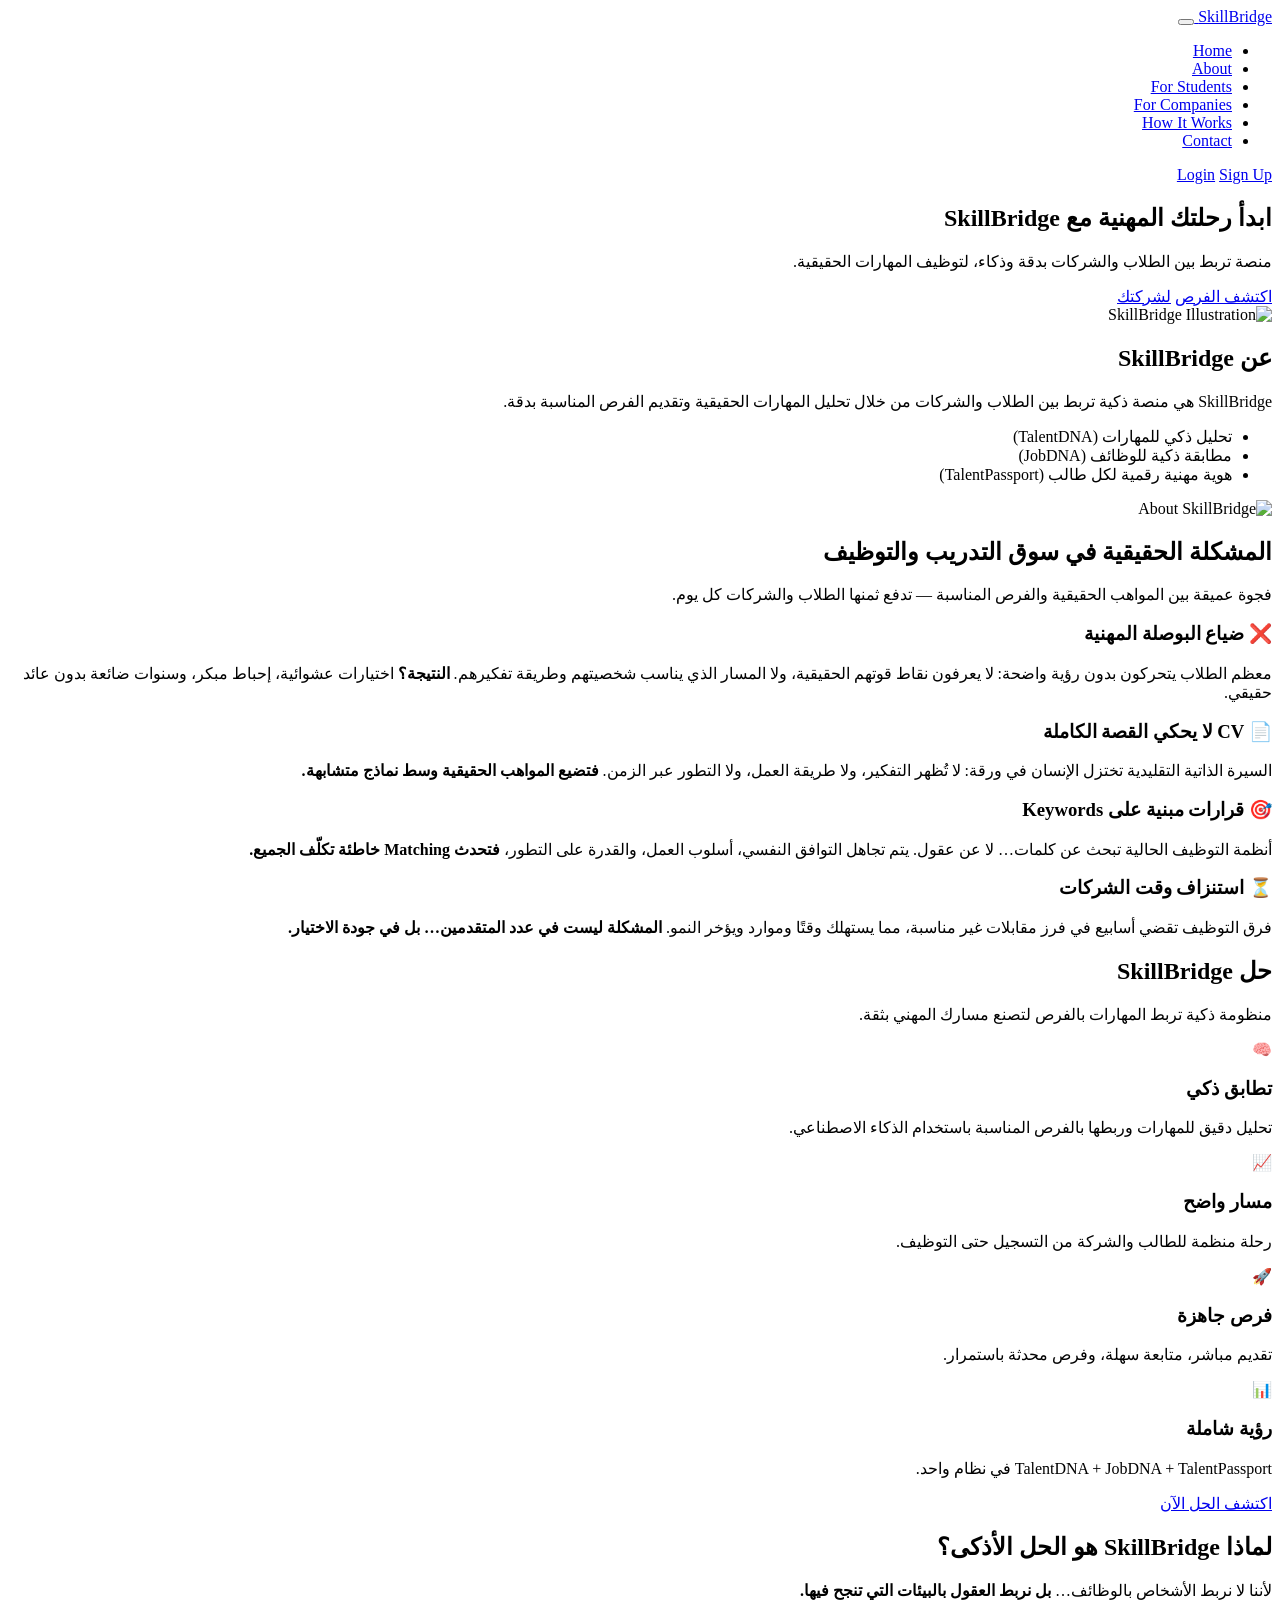
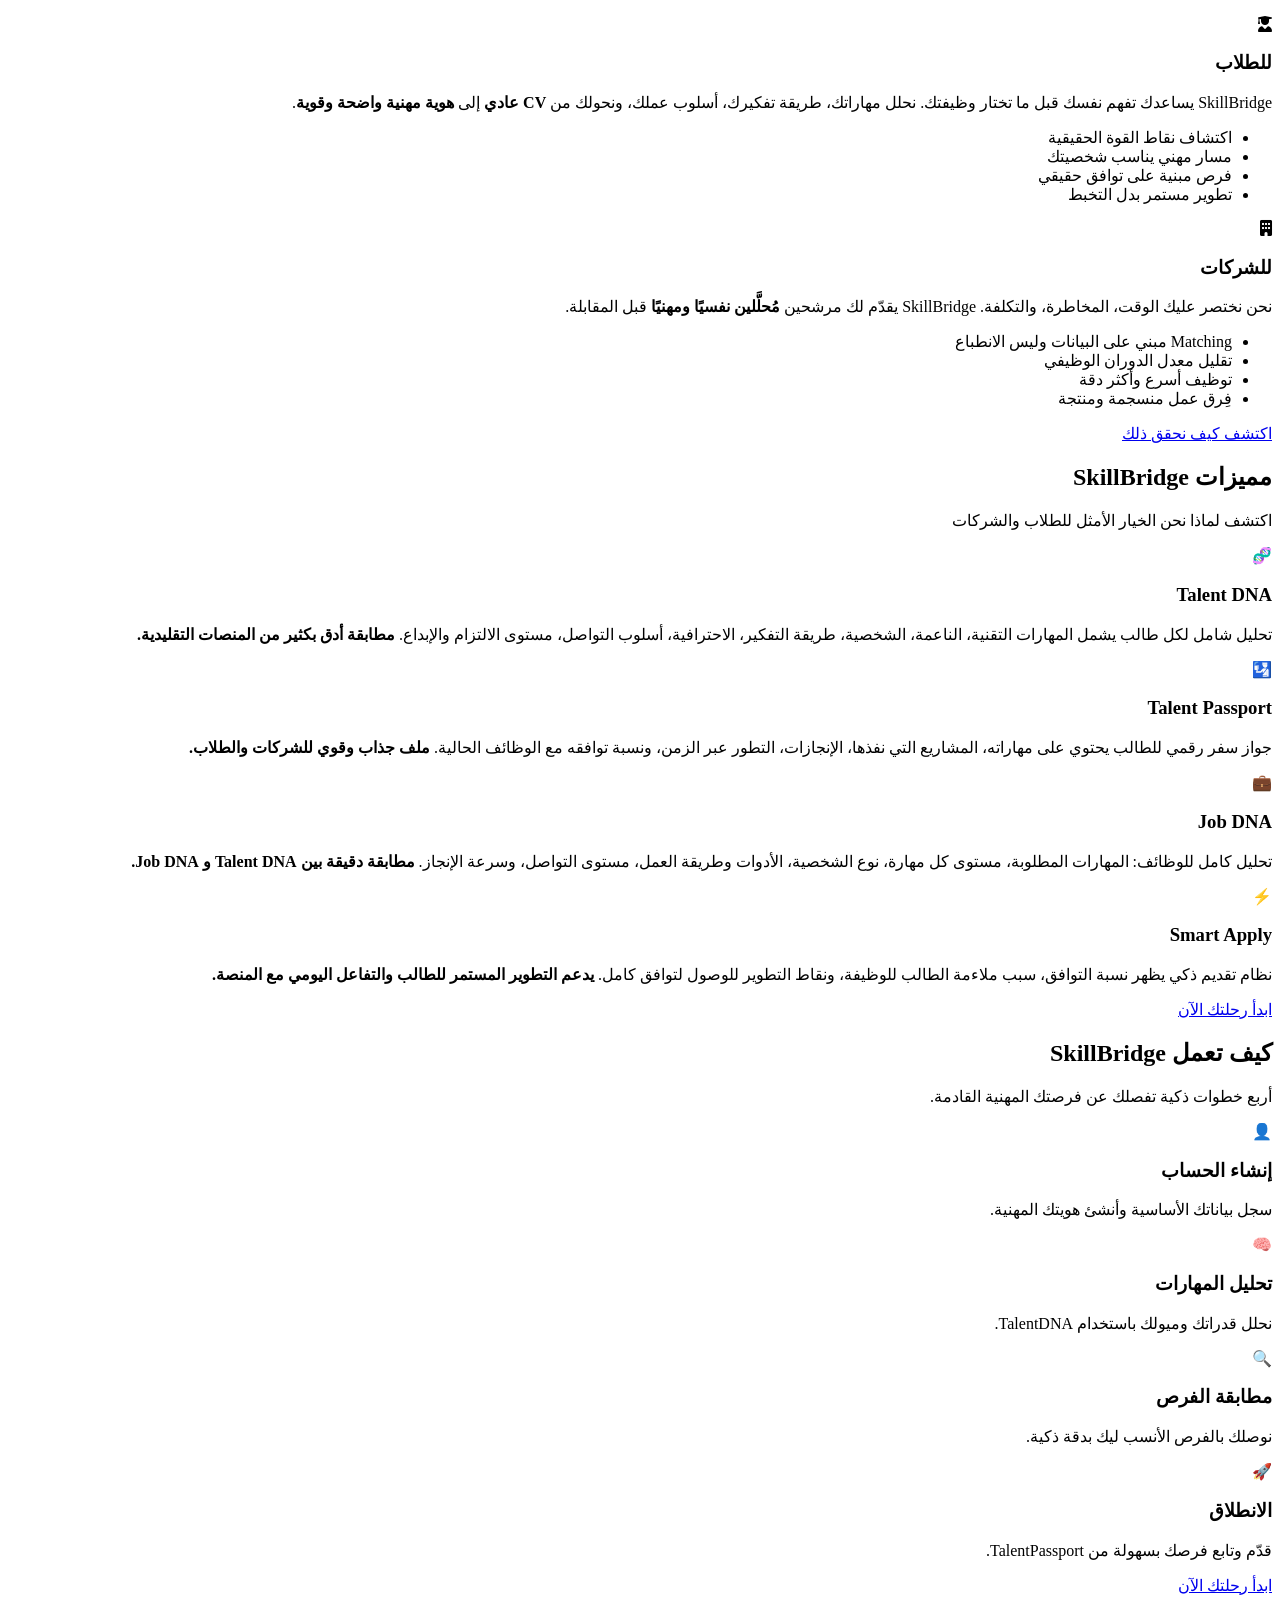
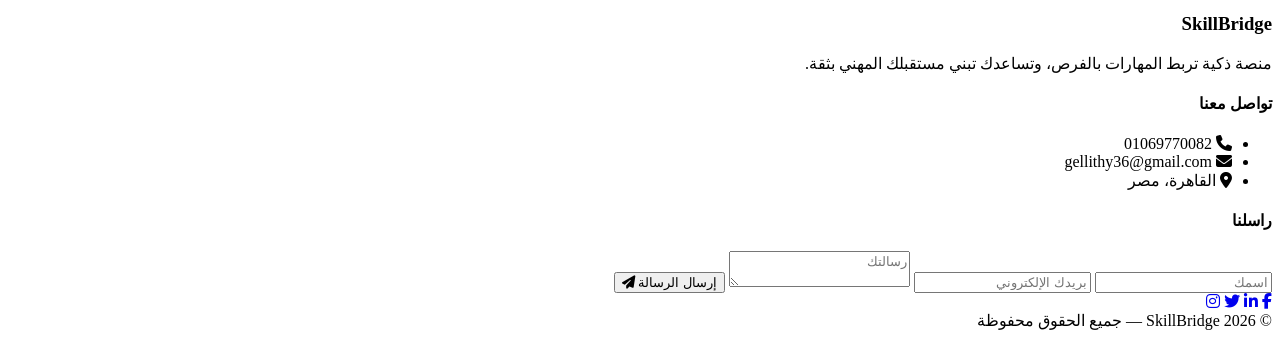
==== index.html @ 9a8fcd29 "Add files via upload" ====
<!DOCTYPE html>
<html lang="ar" dir="rtl">
<head>
  <meta charset="UTF-8">
  <meta name="viewport" content="width=device-width, initial-scale=1.0">
  <title>SkillBridge</title>
<link rel="stylesheet" href="https://cdnjs.cloudflare.com/ajax/libs/font-awesome/6.5.1/css/all.min.css">
<link rel="stylesheet" href="./CSS/bootstrap.min.css">
  <link rel="stylesheet" href="./CSS/style.css">

</head>
<body>

<nav class="navbar navbar-expand-lg fixed-top custom-navbar ">
  <div class="container">

    <!-- Logo -->
    <a class="navbar-brand fw-bold" href="#home">
      SkillBridge
    </a>

    <!-- Toggle Button (Mobile) -->
    <button class="navbar-toggler" type="button"
  data-bs-toggle="collapse"
  data-bs-target="#mainNavbar"
  aria-controls="mainNavbar"
  aria-expanded="false">

  <span class="custom-toggler">
    <span></span>
    <span></span>
    <span></span>
  </span>
</button>

    <!-- Links -->
    <div class="collapse navbar-collapse" id="mainNavbar">
      <ul class="navbar-nav mx-auto mb-2 mb-lg-0">

        <li class="nav-item">
          <a class="nav-link active" href="#home">Home</a>
        </li>

        <li class="nav-item">
          <a class="nav-link" href="#about">About</a>
        </li>

        <li class="nav-item">
          <a class="nav-link" href="./For_Students.html">For Students</a>
        </li>

        <li class="nav-item">
          <a class="nav-link" href="./For_Companies.html">For Companies</a>
        </li>

        <li class="nav-item">
          <a class="nav-link" href="#how-it-works">How It Works</a>
        </li>

        <li class="nav-item">
          <a class="nav-link" href="#contact">Contact</a>
        </li>
      </ul>

      <!-- Actions -->
      <div class="nav-actions d-flex align-items-center gap-3">
       <a href="./Choose_Role.html" class="login-link">Login</a>
<a href="./Choose_Role.html" class="btn btn-signup">Sign Up</a>
      </div>
    </div>
  </div>
</nav>
  <section class="hero " id="home">
    <div class="container">
      <div class="row align-items-center min-vh-100 text-center text-lg-start">

        <div class="col-lg-6 hero-content">
          <h1>ابدأ رحلتك المهنية مع <span class="<a href="" class="link-primary"> SkillBridge</a></span></h1>
          <p>منصة تربط بين الطلاب والشركات بدقة وذكاء، لتوظيف المهارات الحقيقية.</p>

          <div class="hero-buttons">
            <a href="./For_Students.html" class="btn btn-primary">اكتشف الفرص</a>
            <a href="./For_Companies.html" class="btn btn-outline-light">لشركتك</a>
          </div>
        </div>

        <div class="col-lg-6 hero-image d-none d-lg-block">
          <img src="./img/1.0.jpeg" alt="SkillBridge Illustration">
        </div>

      </div>
    </div>
  </section>
  <section class="about  reveal" id="about">
    <div class="container">
      <div class="row align-items-center gy-5">

        <div class="col-lg-6 about-text">
          <h2>عن SkillBridge</h2>
          <p>
            SkillBridge هي منصة ذكية تربط بين الطلاب والشركات من خلال تحليل المهارات
            الحقيقية وتقديم الفرص المناسبة بدقة.
          </p>

          <ul>
            <li>تحليل ذكي للمهارات (TalentDNA)</li>
            <li>مطابقة ذكية للوظائف (JobDNA)</li>
            <li>هوية مهنية رقمية لكل طالب (TalentPassport)</li>
          </ul>
        </div>

        <div class="col-lg-6 about-image text-center">
          <img src="./img/1.3.jpeg" alt="About SkillBridge">
        </div>

      </div>
    </div>
  </section>

  <!-- Section: Problems -->
<section id="problems">
  <div class="container">

    <!-- Section Header -->
    <div class="section-header">
      <h2>المشكلة الحقيقية في سوق التدريب والتوظيف</h2>
      <p>
        فجوة عميقة بين المواهب الحقيقية والفرص المناسبة — تدفع ثمنها الطلاب والشركات كل يوم.
      </p>
    </div>

    <!-- Problems Cards -->
    <div class="problems-wrapper">

      <!-- Problem 1 -->
      <div class="problem-card">
        <h3>❌ ضياع البوصلة المهنية</h3>
        <p>
          معظم الطلاب يتحركون بدون رؤية واضحة:
          لا يعرفون نقاط قوتهم الحقيقية، ولا المسار الذي يناسب شخصيتهم وطريقة تفكيرهم.
          <strong>النتيجة؟</strong> اختيارات عشوائية، إحباط مبكر، وسنوات ضائعة بدون عائد حقيقي.
        </p>
      </div>

      <!-- Problem 2 -->
      <div class="problem-card">
        <h3>📄 CV لا يحكي القصة الكاملة</h3>
        <p>
          السيرة الذاتية التقليدية تختزل الإنسان في ورقة:
          لا تُظهر التفكير، ولا طريقة العمل، ولا التطور عبر الزمن.
          <strong>فتضيع المواهب الحقيقية وسط نماذج متشابهة.</strong>
        </p>
      </div>

      <!-- Problem 3 -->
      <div class="problem-card">
        <h3>🎯 قرارات مبنية على Keywords</h3>
        <p>
          أنظمة التوظيف الحالية تبحث عن كلمات… لا عن عقول.
          يتم تجاهل التوافق النفسي، أسلوب العمل، والقدرة على التطور،
          <strong>فتحدث Matching خاطئة تكلّف الجميع.</strong>
        </p>
      </div>

      <!-- Problem 4 -->
      <div class="problem-card">
        <h3>⏳ استنزاف وقت الشركات</h3>
        <p>
          فرق التوظيف تقضي أسابيع في فرز مقابلات غير مناسبة،
          مما يستهلك وقتًا وموارد ويؤخر النمو.
          <strong>المشكلة ليست في عدد المتقدمين… بل في جودة الاختيار.</strong>
        </p>
      </div>

    </div>

  </div>
</section>

<!-- الحل اللي بنقدمه -->
<section id="our-solution" class="solution-section reveal">
  <div class="container">

    <div class="section-header text-center reveal">
      <h2>حل SkillBridge</h2>
      <p class="subtitle">
        منظومة ذكية تربط المهارات بالفرص لتصنع مسارك المهني بثقة.
      </p>
    </div>

    <div class="solution-cards">
      <div class="solution-card reveal">
        <div class="icon">🧠</div>
        <h3>تطابق ذكي</h3>
        <p>تحليل دقيق للمهارات وربطها بالفرص المناسبة باستخدام الذكاء الاصطناعي.</p>
      </div>

      <div class="solution-card reveal">
        <div class="icon">📈</div>
        <h3>مسار واضح</h3>
        <p>رحلة منظمة للطالب والشركة من التسجيل حتى التوظيف.</p>
      </div>

      <div class="solution-card reveal">
        <div class="icon">🚀</div>
        <h3>فرص جاهزة</h3>
        <p>تقديم مباشر، متابعة سهلة، وفرص محدثة باستمرار.</p>
      </div>

      <div class="solution-card reveal">
        <div class="icon">📊</div>
        <h3>رؤية شاملة</h3>
        <p>TalentDNA + JobDNA + TalentPassport في نظام واحد.</p>
      </div>
    </div>

    <div class="cta text-center reveal">
      <a href="#how-it-works" class="btn btn-primary btn-lg">
        اكتشف الحل الآن
      </a>
    </div>

  </div>
</section>
<!-- Section: Why SkillBridge -->
<section id="why-skillbridge" class="solution-pro-section">
  <div class="container">

    <!-- Header -->
    <div class="text-center mb-5">
      <h2 class="fw-bold">لماذا SkillBridge هو الحل الأذكى؟</h2>
      <p class="text-muted fs-5 mt-3">
        لأننا لا نربط الأشخاص بالوظائف…  
        <strong>بل نربط العقول بالبيئات التي تنجح فيها.</strong>
      </p>
    </div>

    <!-- Content -->
    <div class="row g-4 align-items-stretch">

      <!-- For Students -->
      <div class="col-lg-6">
        <div class="solution-box h-100">
          <div class="solution-icon student">
            <i class="fas fa-user-graduate"></i>
          </div>

          <h3>للطلاب</h3>
          <p class="solution-desc">
            SkillBridge يساعدك تفهم نفسك قبل ما تختار وظيفتك.
            نحلل مهاراتك، طريقة تفكيرك، أسلوب عملك،
            ونحولك من <strong>CV عادي</strong> إلى
            <strong>هوية مهنية واضحة وقوية</strong>.
          </p>

          <ul>
            <li>اكتشاف نقاط القوة الحقيقية</li>
            <li>مسار مهني يناسب شخصيتك</li>
            <li>فرص مبنية على توافق حقيقي</li>
            <li>تطوير مستمر بدل التخبط</li>
          </ul>
        </div>
      </div>

      <!-- For Companies -->
      <div class="col-lg-6">
        <div class="solution-box h-100">
          <div class="solution-icon company">
            <i class="fas fa-building"></i>
          </div>

          <h3>للشركات</h3>
          <p class="solution-desc">
            نحن نختصر عليك الوقت، المخاطرة، والتكلفة.
            SkillBridge يقدّم لك مرشحين
            <strong>مُحلَّلين نفسيًا ومهنيًا</strong>
            قبل المقابلة.
          </p>

          <ul>
            <li>Matching مبني على البيانات وليس الانطباع</li>
            <li>تقليل معدل الدوران الوظيفي</li>
            <li>توظيف أسرع وأكثر دقة</li>
            <li>فِرق عمل منسجمة ومنتجة</li>
          </ul>
        </div>
      </div>

    </div>

    <!-- CTA -->
    <div class="text-center mt-5">
      <a href="#how-it-works" class="btn btn-primary btn-lg px-5 py-3 rounded-pill fw-bold">
        اكتشف كيف نحقق ذلك
      </a>
    </div>

  </div>
</section>

  <!-- Section: Features / المميزات -->
<section id="features" class="features-section py-5">
  <div class="container">

    <!-- Section Header -->
    <div class="text-center mb-5">
      <h2 class="fw-bold">مميزات SkillBridge</h2>
      <p class="text-muted fs-5">اكتشف لماذا نحن الخيار الأمثل للطلاب والشركات</p>
    </div>

    <!-- Features Cards -->
    <div class="row g-4 rounded-3">

      <!-- Feature 1 -->
      <div class="col-md-6 col-lg-3">
        <div class="feature-card h-100 p-4 text-center bg-white rounded-4 shadow-sm">
          <div class="feature-icon mb-3 fs-1">🧬</div>
          <h3 class="text-primary fw-semibold mb-3">Talent DNA</h3>
          <p class="text-secondary">
            تحليل شامل لكل طالب يشمل المهارات التقنية، الناعمة، الشخصية، طريقة التفكير، الاحترافية، أسلوب التواصل، مستوى الالتزام والإبداع.  
            <strong>مطابقة أدق بكثير من المنصات التقليدية.</strong>
          </p>
        </div>
      </div>

      <!-- Feature 2 -->
      <div class="col-md-6 col-lg-3">
        <div class="feature-card h-100 p-4 text-center bg-white rounded-4 shadow-sm">
          <div class="feature-icon mb-3 fs-1">🛂</div>
          <h3 class="text-primary fw-semibold mb-3">Talent Passport</h3>
          <p class="text-secondary">
            جواز سفر رقمي للطالب يحتوي على مهاراته، المشاريع التي نفذها، الإنجازات، التطور عبر الزمن، ونسبة توافقه مع الوظائف الحالية.  
            <strong>ملف جذاب وقوي للشركات والطلاب.</strong>
          </p>
        </div>
      </div>

      <!-- Feature 3 -->
      <div class="col-md-6 col-lg-3">
        <div class="feature-card h-100 p-4 text-center bg-white rounded-4 shadow-sm">
          <div class="feature-icon mb-3 fs-1">💼</div>
          <h3 class="text-primary fw-semibold mb-3">Job DNA</h3>
          <p class="text-secondary">
            تحليل كامل للوظائف: المهارات المطلوبة، مستوى كل مهارة، نوع الشخصية، الأدوات وطريقة العمل، مستوى التواصل، وسرعة الإنجاز.  
            <strong>مطابقة دقيقة بين Talent DNA و Job DNA.</strong>
          </p>
        </div>
      </div>

      <!-- Feature 4 -->
      <div class="col-md-6 col-lg-3">
        <div class="feature-card h-100 p-4 text-center bg-white rounded-4 shadow-sm">
          <div class="feature-icon mb-3 fs-1">⚡</div>
          <h3 class="text-primary fw-semibold mb-3">Smart Apply</h3>
          <p class="text-secondary">
            نظام تقديم ذكي يظهر نسبة التوافق، سبب ملاءمة الطالب للوظيفة، ونقاط التطوير للوصول لتوافق كامل.  
            <strong>يدعم التطوير المستمر للطالب والتفاعل اليومي مع المنصة.</strong>
          </p>
        </div>
      </div>

    </div> <!-- end row -->

    <!-- CTA -->
    <div class="text-center mt-5">
      <a href="./For_Students.html" class="btn btn-lg btn-primary px-5 py-3 rounded-pill fw-bold">ابدأ رحلتك الآن</a>
    </div>

  </div> <!-- end container -->
</section>
<!-- HOW T WORK -->
<section id="how-it-works" class="how-section">
  <div class="container">

    <div class="section-header reveal">
      <h2>كيف تعمل SkillBridge</h2>
      <p class="subtitle">
        أربع خطوات ذكية تفصلك عن فرصتك المهنية القادمة.
      </p>
    </div>

    <div class="steps-timeline">
      <div class="progress-line"></div>

      <div class="step-card reveal">
        <div class="step-icon">👤</div>
        <h3>إنشاء الحساب</h3>
        <p>سجل بياناتك الأساسية وأنشئ هويتك المهنية.</p>
      </div>

      <div class="step-card reveal">
        <div class="step-icon">🧠</div>
        <h3>تحليل المهارات</h3>
        <p>نحلل قدراتك وميولك باستخدام TalentDNA.</p>
      </div>

      <div class="step-card reveal">
        <div class="step-icon">🔍</div>
        <h3>مطابقة الفرص</h3>
        <p>نوصلك بالفرص الأنسب ليك بدقة ذكية.</p>
      </div>

      <div class="step-card reveal">
        <div class="step-icon">🚀</div>
        <h3>الانطلاق</h3>
        <p>قدّم وتابع فرصك بسهولة من TalentPassport.</p>
      </div>
    </div>

    <div class="cta-buttons reveal">
      <a href="./For_Students.html" class="btn btn-primary btn-lg">ابدأ رحلتك الآن</a>
    </div>

  </div>
</section>
<!-- FOOTER -->
<footer id="contact" class="footer-section">
  <div class="container">

    <div class="footer-top">
      <!-- Brand -->
      <div class="footer-brand">
        <h3>SkillBridge</h3>
        <p>
          منصة ذكية تربط المهارات بالفرص، وتساعدك تبني مستقبلك المهني بثقة.
        </p>
      </div>

      <!-- Contact Info -->
      <div class="footer-contact">
        <h4>تواصل معنا</h4>

        <ul>
          <li>
            <i class="fas fa-phone"></i>
            <span>01069770082</span>
          </li>
          <li>
            <i class="fas fa-envelope"></i>
            <span>gellithy36@gmail.com</span>
          </li>
          <li>
            <i class="fas fa-location-dot"></i>
            <span>القاهرة، مصر</span>
          </li>
        </ul>
      </div>

      <!-- Contact Form -->
      <div class="footer-form">
        <h4>راسلنا</h4>
        <form>
          <input type="text" placeholder="اسمك" required>
          <input type="email" placeholder="بريدك الإلكتروني" required>
          <textarea placeholder="رسالتك" required></textarea>
          <button type="submit">
            إرسال الرسالة
            <i class="fas fa-paper-plane"></i>
          </button>
        </form>
      </div>
    </div>

    <!-- Social -->
    <div class="footer-social">
      <a href="#"><i class="fab fa-facebook-f"></i></a>
      <a href="#"><i class="fab fa-linkedin-in"></i></a>
      <a href="#"><i class="fab fa-twitter"></i></a>
      <a href="#"><i class="fab fa-instagram"></i></a>
    </div>

    <!-- Bottom -->
    <div class="footer-bottom">
      © 2026 SkillBridge — جميع الحقوق محفوظة
    </div>

  </div>
</footer>

<script src="https://cdn.jsdelivr.net/npm/bootstrap@5.3.2/dist/js/bootstrap.bundle.min.js"></script>
  <script src="./JS/main.js"></script>
</body>
</html>
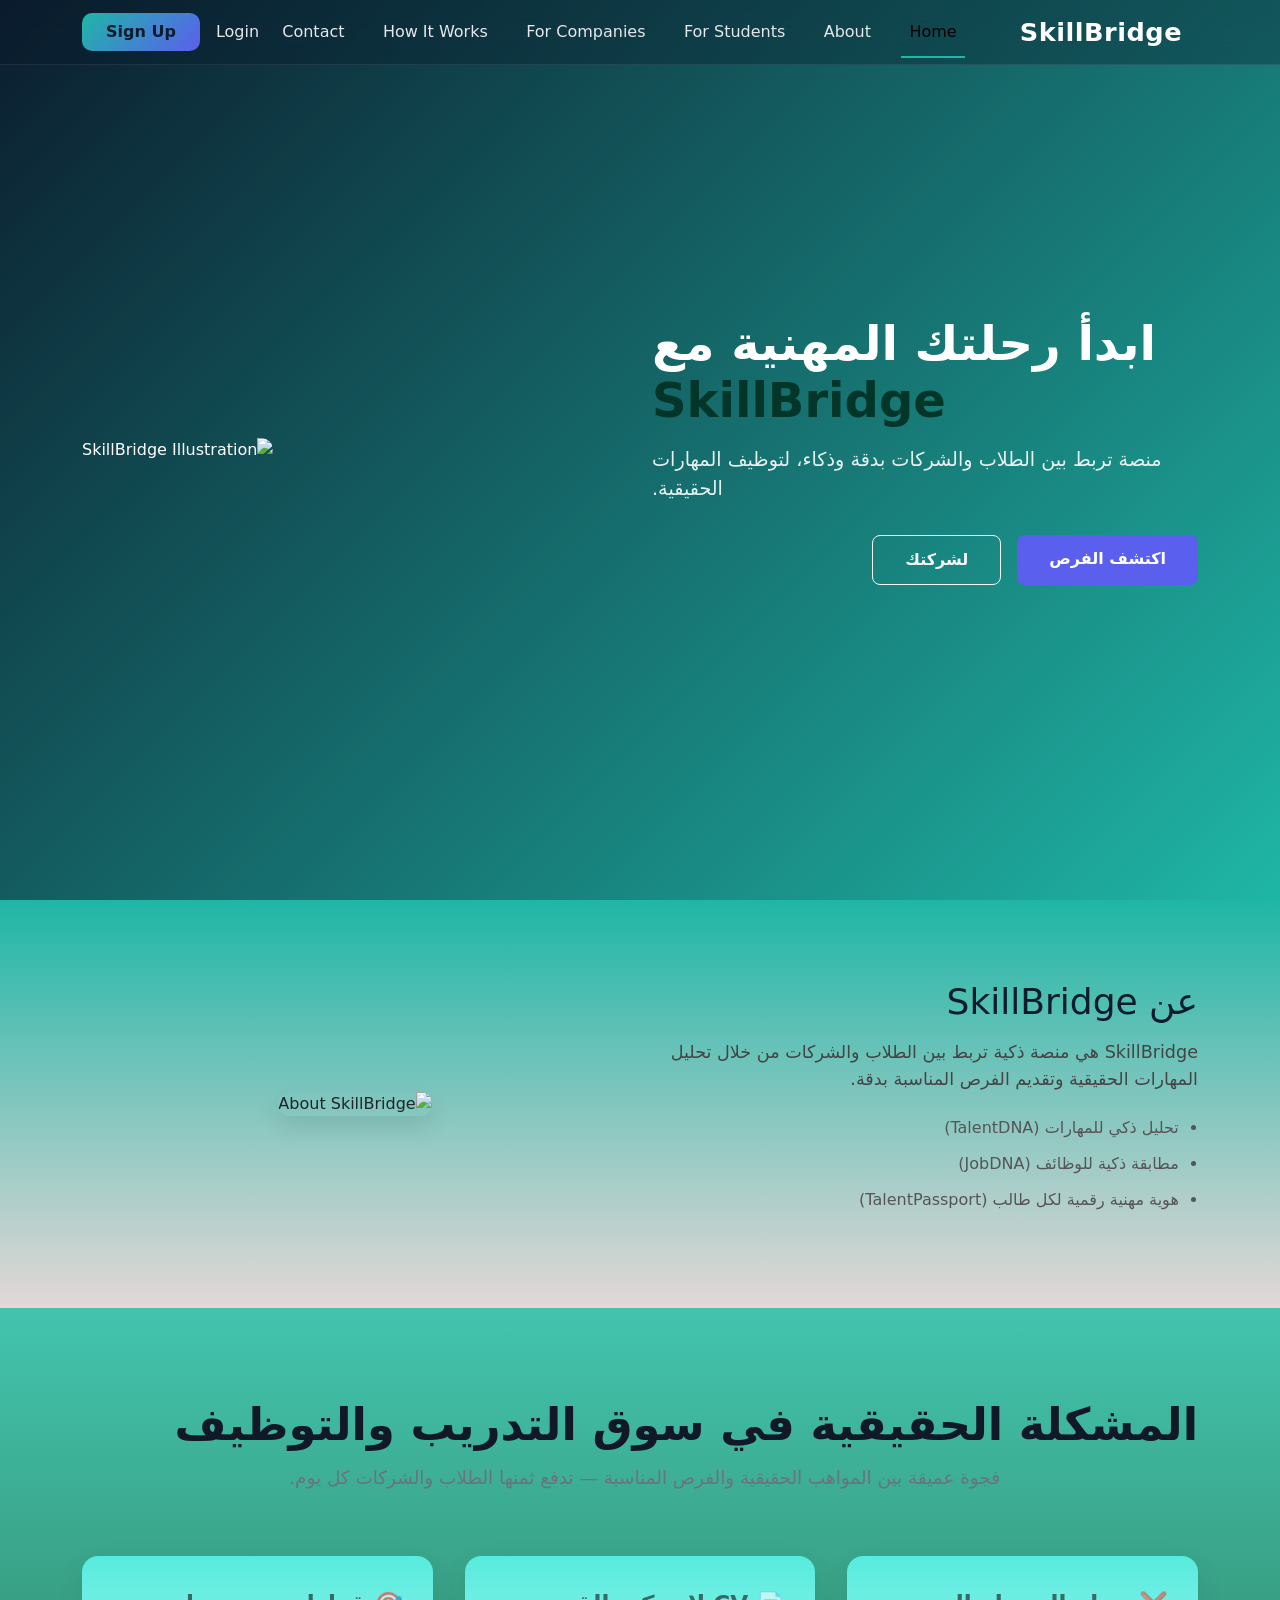
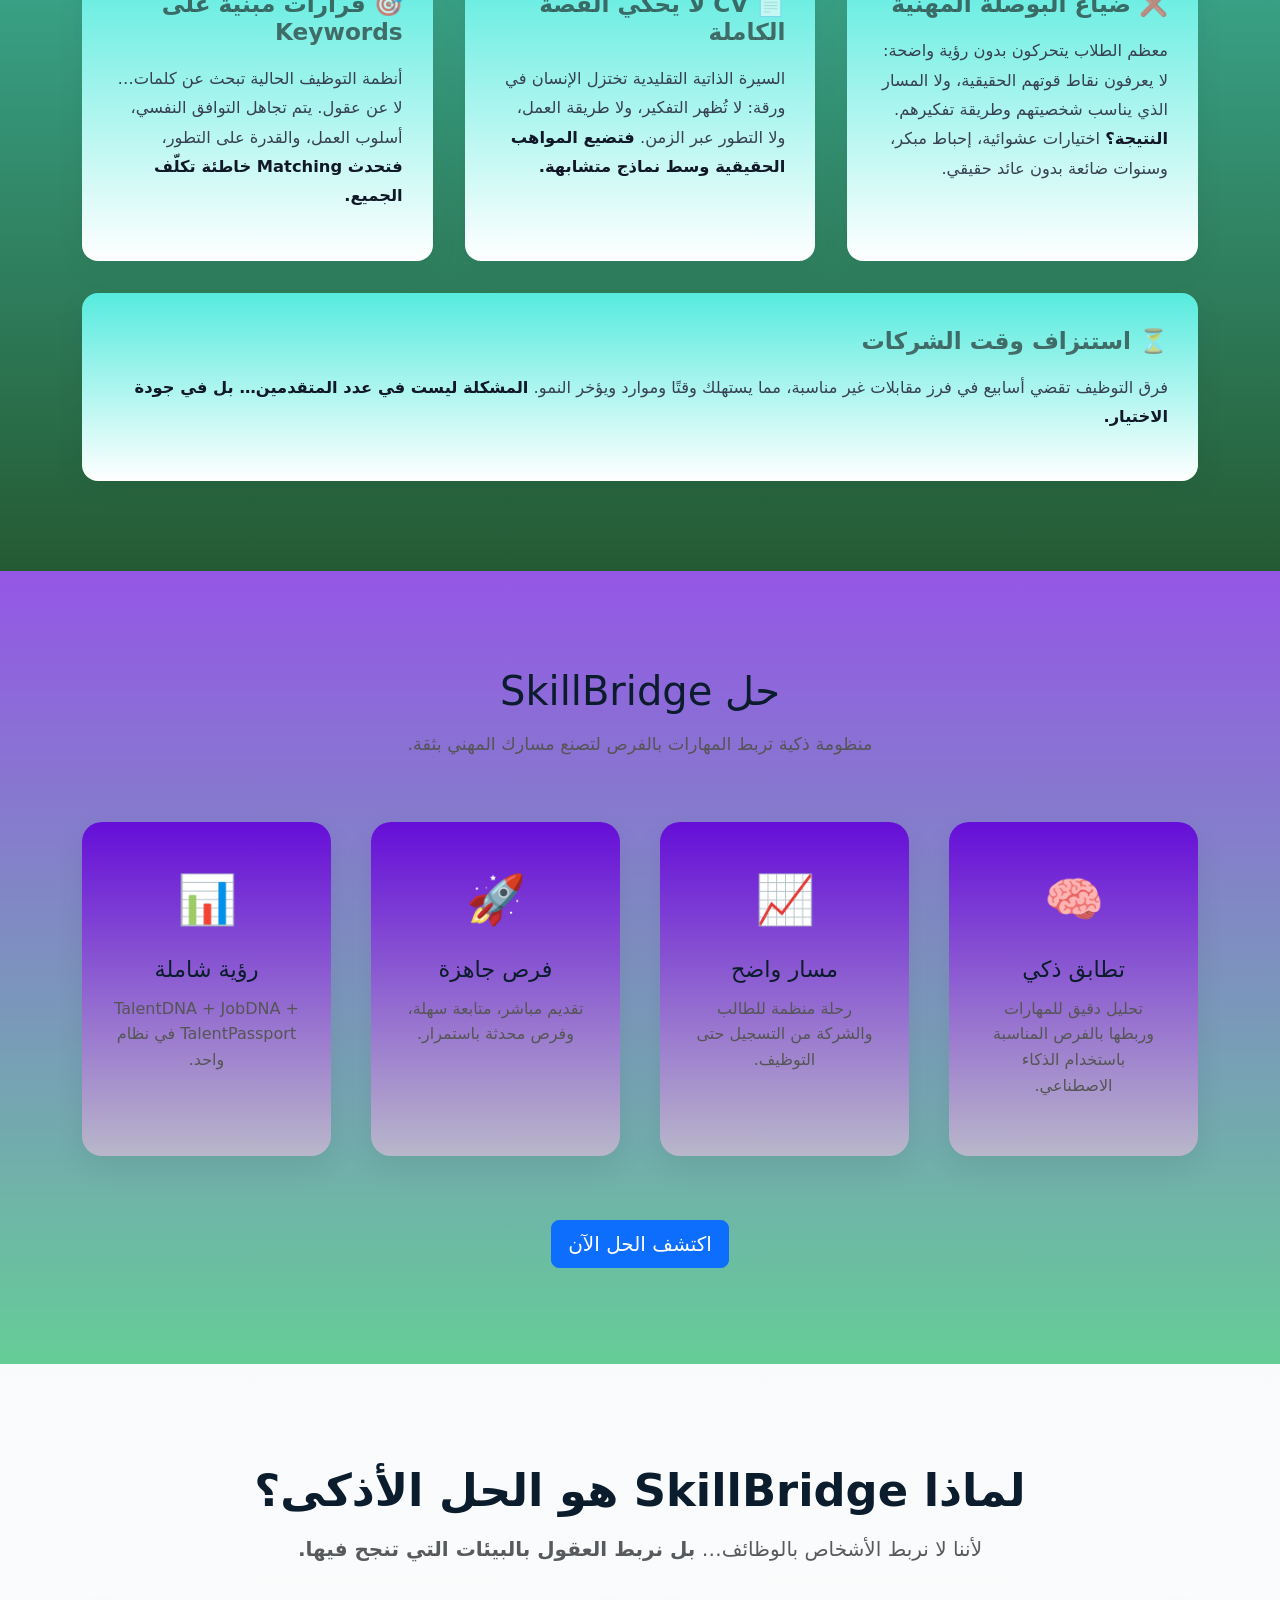
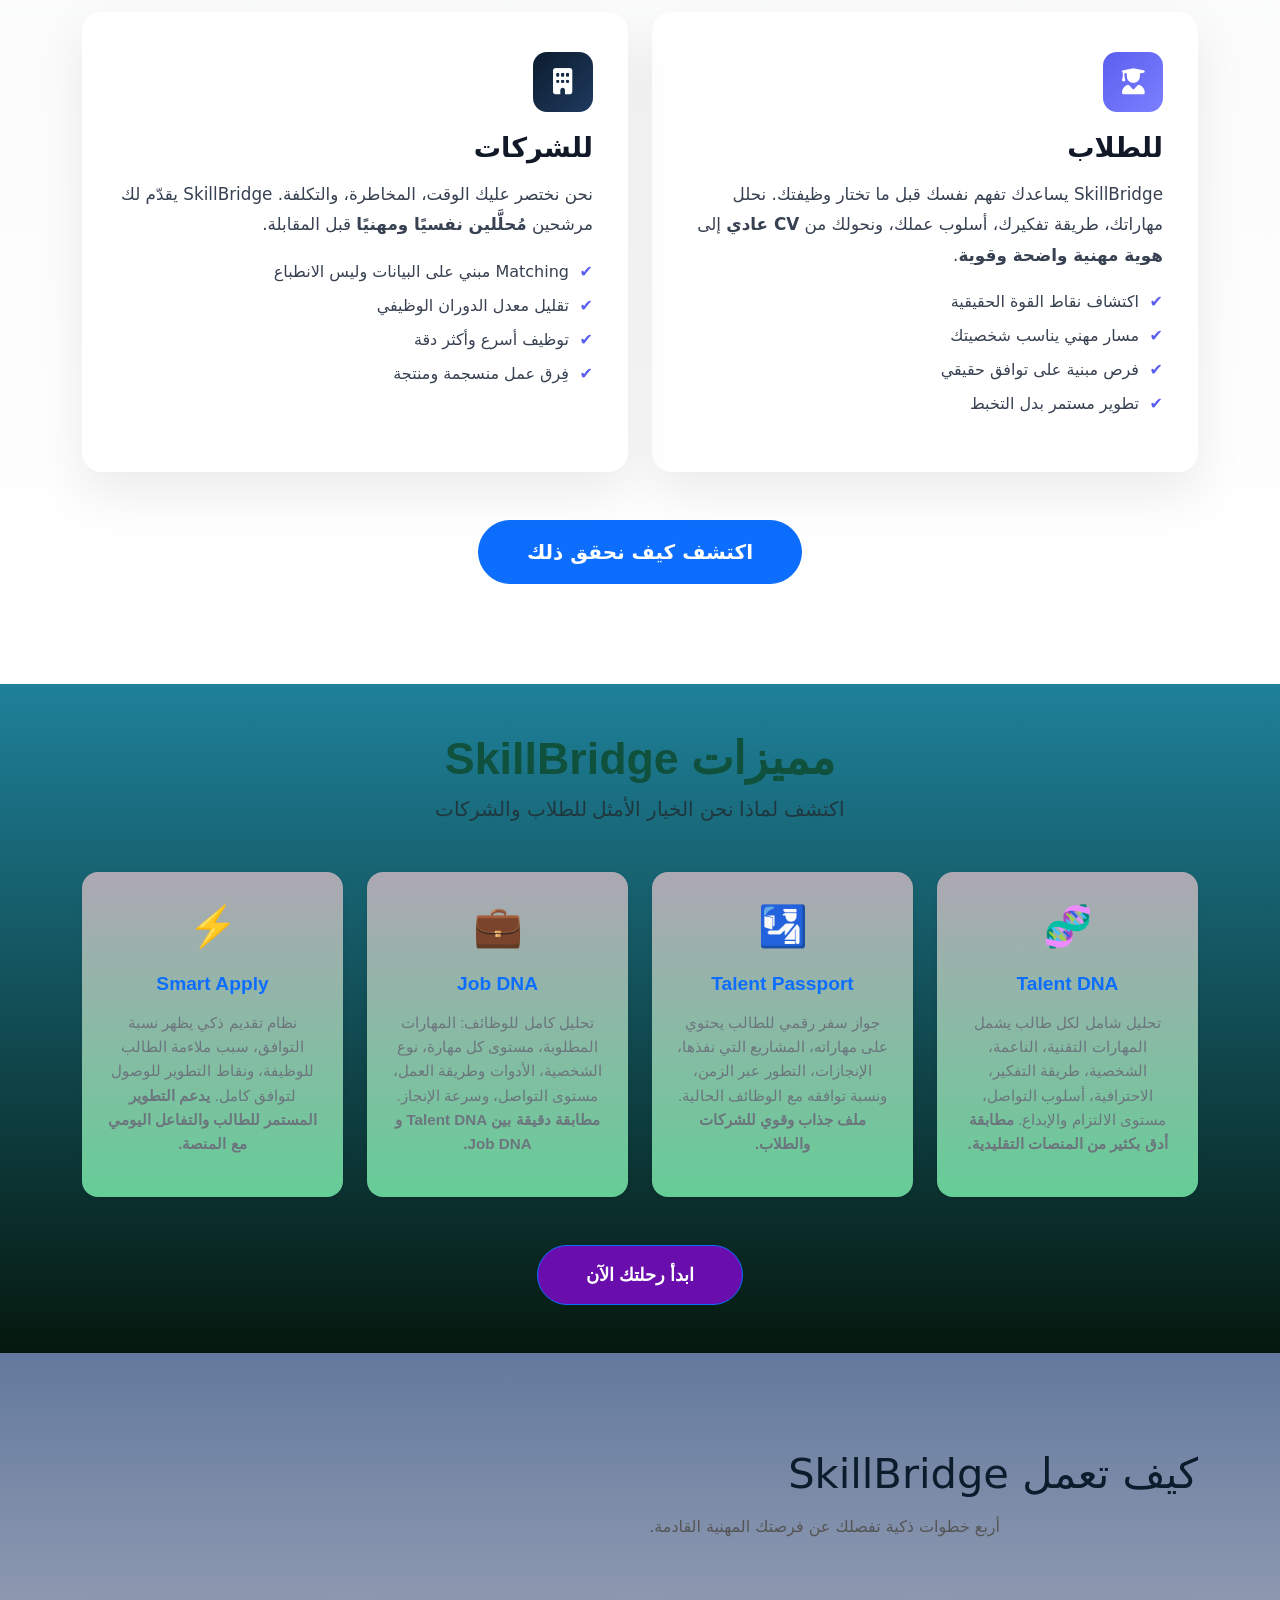
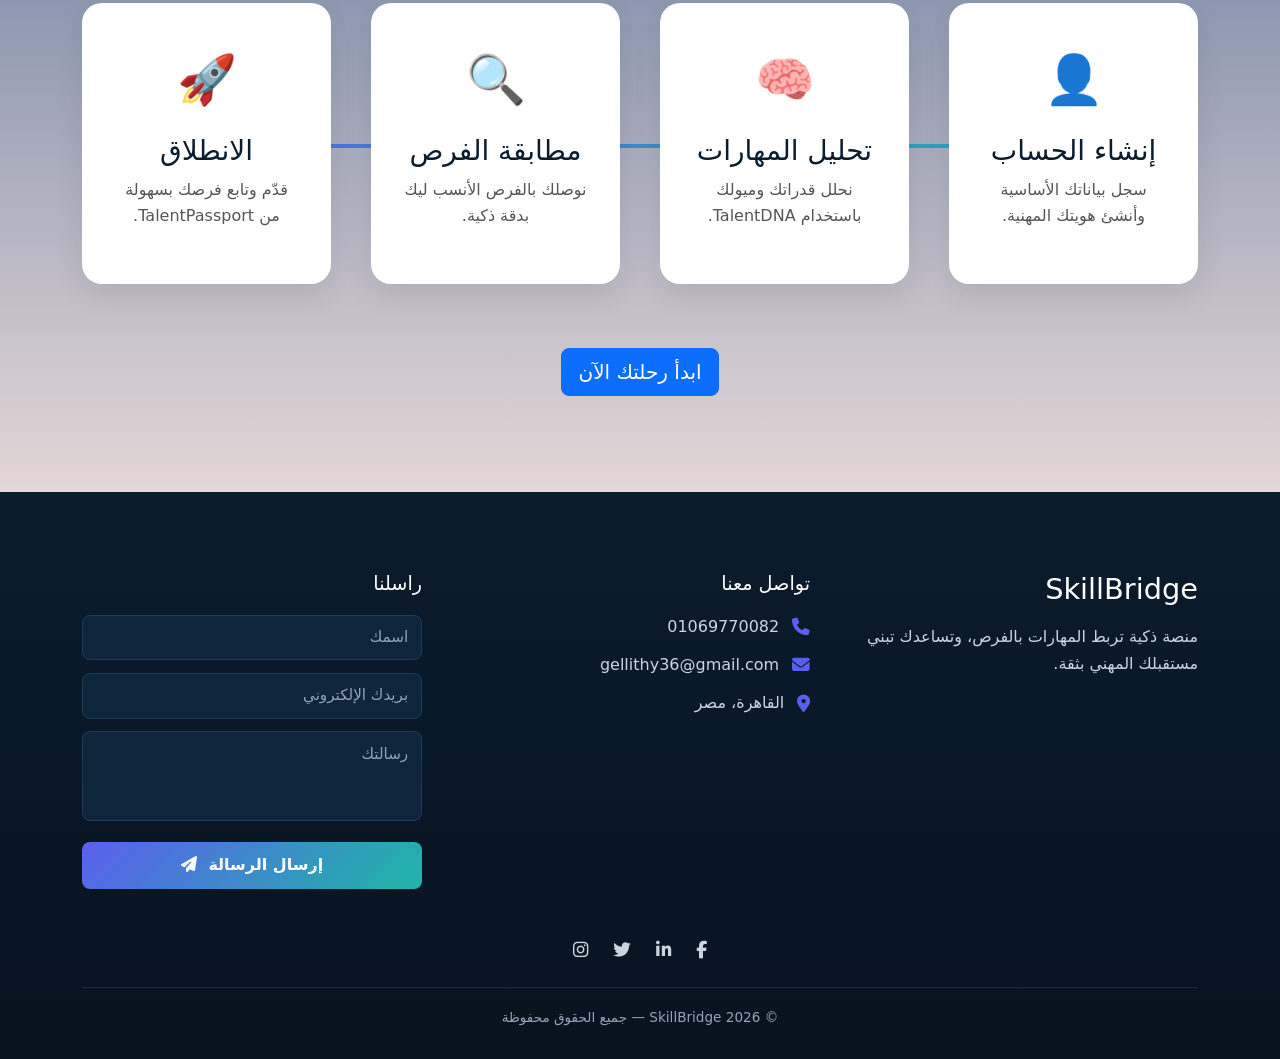
==== commit 438d2018: "Update index.html" ====
--- a/index.html
+++ b/index.html
@@ -5,8 +5,9 @@
   <meta name="viewport" content="width=device-width, initial-scale=1.0">
   <title>SkillBridge</title>
 <link rel="stylesheet" href="https://cdnjs.cloudflare.com/ajax/libs/font-awesome/6.5.1/css/all.min.css">
-<link rel="stylesheet" href="./CSS/bootstrap.min.css">
-  <link rel="stylesheet" href="./CSS/style.css">
+  <link href="https://cdn.jsdelivr.net/npm/bootstrap@5.3.8/dist/css/bootstrap.min.css" rel="stylesheet" integrity="sha384-sRIl4kxILFvY47J16cr9ZwB07vP4J8+LH7qKQnuqkuIAvNWLzeN8tE5YBujZqJLB" crossorigin="anonymous">
+<link rel="stylesheet" href="bootstrap.min.css">
+  <link rel="stylesheet" href="style.css">
 
 </head>
 <body>
@@ -476,8 +477,9 @@
 
   </div>
 </footer>
-
+<link href="https://cdn.jsdelivr.net/npm/bootstrap@5.3.8/dist/css/bootstrap.min.css" rel="stylesheet" integrity="sha384-sRIl4kxILFvY47J16cr9ZwB07vP4J8+LH7qKQnuqkuIAvNWLzeN8tE5YBujZqJLB" crossorigin="anonymous">
 <script src="https://cdn.jsdelivr.net/npm/bootstrap@5.3.2/dist/js/bootstrap.bundle.min.js"></script>
-  <script src="./JS/main.js"></script>
+  <script src="main.js"></script>
 </body>
 </html>
+
--- a/style.css
+++ b/style.css
@@ -0,0 +1,810 @@
+body {
+  font-family: "Segoe UI", Tahoma, sans-serif;
+}
+
+.custom-navbar {
+  padding: 1rem 0;
+  background: rgba(11, 28, 45, 0.35);
+  backdrop-filter: blur(12px);
+  -webkit-backdrop-filter: blur(12px);
+  border-bottom: 1px solid rgba(255, 255, 255, 0.08);
+  transition: all 0.4s ease;
+  z-index: 999;
+}
+/* ===== Mobile Navbar ===== */
+.navbar-toggler {
+  border: none;
+  padding: 0;
+}
+
+.custom-toggler {
+  width: 26px;
+  height: 20px;
+  display: flex;
+  flex-direction: column;
+  justify-content: space-between;
+}
+
+.custom-toggler span {
+  height: 3px;
+  width: 100%;
+  background: #fff;
+  border-radius: 3px;
+  transition: all 0.3s ease;
+}
+
+/* Animate icon when open */
+.navbar-toggler[aria-expanded="true"] .custom-toggler span:nth-child(1) {
+  transform: rotate(45deg) translate(5px, 5px);
+}
+
+.navbar-toggler[aria-expanded="true"] .custom-toggler span:nth-child(2) {
+  opacity: 0;
+}
+
+.navbar-toggler[aria-expanded="true"] .custom-toggler span:nth-child(3) {
+  transform: rotate(-45deg) translate(6px, -6px);
+}
+
+/* Mobile menu style */
+@media (max-width: 991px) {
+  .navbar-collapse {
+    background: rgba(11, 28, 45, 0.98);
+    backdrop-filter: blur(12px);
+    padding: 1.5rem;
+    border-radius: 16px;
+    margin-top: 1rem;
+    animation: slideDown 0.35s ease;
+  }
+
+  .navbar-nav .nav-link {
+    padding: 0.8rem 0;
+    font-size: 1.05rem;
+    text-align: center;
+  }
+
+  .nav-actions {
+    flex-direction: column;
+    gap: 1rem;
+    margin-top: 1.5rem;
+  }
+}
+
+/* Animation */
+@keyframes slideDown {
+  from {
+    opacity: 0;
+    transform: translateY(-20px);
+  }
+  to {
+    opacity: 1;
+    transform: translateY(0);
+  }
+}
+
+/* Brand */
+.custom-navbar .navbar-brand {
+  font-size: 1.6rem;
+  font-weight: 700;
+  color: #ffffff;
+  letter-spacing: 0.5px;
+}
+
+/* Links */
+.custom-navbar .nav-link {
+  color: #e5e7eb;
+  font-weight: 500;
+  margin: 0 0.7rem;
+  position: relative;
+  transition: 0.3s;
+}
+
+/* Underline animation */
+.custom-navbar .nav-link::after {
+  content: "";
+  position: absolute;
+  bottom: -6px;
+  right: 0;
+  width: 0;
+  height: 2px;
+  background: #1fb6a6;
+  transition: width 0.3s ease;
+}
+
+.custom-navbar .nav-link:hover::after,
+.custom-navbar .nav-link.active::after {
+  width: 100%;
+}
+
+.custom-navbar .nav-link:hover,
+.custom-navbar .nav-link.active {
+  color: #1fb6a6;
+}
+
+/* Actions */
+.custom-navbar .login-link {
+  color: #e5e7eb;
+  text-decoration: none;
+  font-weight: 500;
+  transition: 0.3s;
+}
+
+.custom-navbar .login-link:hover {
+  color: #1fb6a6;
+}
+
+.custom-navbar .btn-signup {
+  background: linear-gradient(135deg, #1fb6a6, #5b5fee);
+  color: #0b1c2d;
+  padding: 0.45rem 1.5rem;
+  border-radius: 10px;
+  font-weight: 600;
+  border: none;
+  transition: all 0.3s ease;
+}
+
+.custom-navbar .btn-signup:hover {
+  transform: translateY(-2px);
+  box-shadow: 0 8px 20px rgba(31, 182, 166, 0.4);
+}
+
+/* Navbar on scroll */
+.custom-navbar.scrolled {
+  background: #0b1c2d;
+  padding: 0.6rem 0;
+  box-shadow: 0 10px 30px rgba(0, 0, 0, 0.35);
+}
+
+
+/* ================= Hero ================= */
+.hero {
+  background: linear-gradient(135deg, #0b1c2d, #1fb6a6);
+  color: #ffffff;
+}
+
+.hero .hero-content h1 {
+  font-size: 3rem;
+  font-weight: 700;
+  margin-bottom: 1rem;
+}
+
+.hero .hero-content h1 span {
+  color: #033629;
+}
+
+.hero .hero-content p {
+  font-size: 1.2rem;
+  margin-bottom: 2rem;
+  opacity: 0.9;
+}
+
+.hero .hero-buttons {
+  display: flex;
+  gap: 1rem;
+  flex-wrap: wrap;
+}
+
+.hero .hero-buttons .btn {
+  padding: 0.75rem 2rem;
+  border-radius: 8px;
+  font-weight: 600;
+}
+
+.hero .hero-buttons .btn-primary {
+  background-color: #5b5fee;
+  border: none;
+}
+
+.hero .hero-image img {
+  max-width: 100%;
+  border-radius: 16px;
+}
+
+
+
+
+
+
+/* ================= About ================= */
+.about {
+  padding: 5rem 0;
+  background: linear-gradient(180deg, #1fb6a6, #e4d7d7);
+
+}
+
+.about .about-text h2 {
+  font-size: 2.25rem;
+  color: #0b1c2d;
+  margin-bottom: 1rem;
+}
+
+.about .about-text p {
+  font-size: 1.1rem;
+  color: #444;
+  margin-bottom: 1.5rem;
+}
+
+.about .about-text ul {
+  padding-right: 1.2rem;
+}
+
+.about .about-text ul li {
+  margin-bottom: 0.75rem;
+  color: #555;
+  font-weight: 500;
+}
+
+.about .about-image img {
+  max-width: 100%;
+  border-radius: 16px;
+  box-shadow: 0 10px 25px rgba(0, 0, 0, 0.1);
+}
+
+/* Scroll Reveal */
+.reveal {
+  opacity: 0;
+  transform: translateY(50px);
+  transition: all 0.8s ease;
+}
+
+.reveal.active {
+  opacity: 1;
+  transform: translateY(0);
+}
+
+/* Problems Section */
+#problems {
+  padding: 90px 20px;
+  background: linear-gradient(180deg, #43c4ae, #245a33);
+}
+
+/* Header */
+#problems .section-header h2 {
+  font-size: 2.8rem;
+  font-weight: 700;
+  color: #111827;
+  margin-bottom: 12px;
+}
+
+#problems .section-header p {
+  font-size: 1.15rem;
+  color: #6b7280;
+  margin-bottom: 65px;
+  max-width: 720px;
+  margin-inline: auto;
+}
+
+/* Wrapper */
+#problems .problems-wrapper {
+  display: flex;
+  flex-wrap: wrap;
+  gap: 32px;
+  justify-content: center;
+}
+
+/* Card */
+#problems .problem-card {
+  flex: 1 1 270px;
+  background: linear-gradient(180deg, #56ebde, #ffffff);
+  border-radius: 16px;
+  padding: 34px 30px;
+  text-align: right;
+  box-shadow: 0 8px 30px rgba(0,0,0,0.06);
+  transition: all 0.35s ease;
+}
+
+#problems .problem-card:hover {
+  transform: translateY(-8px);
+  box-shadow: 0 20px 45px rgba(0,0,0,0.12);
+}
+
+/* Title */
+#problems .problem-card h3 {
+  font-size: 1.45rem;
+  font-weight: 700;
+  color: #100a0a93;
+  margin-bottom: 18px;
+  text-decoration-style: double;
+}
+
+/* Text */
+#problems .problem-card p {
+  font-size: 1.02rem;
+  color: #374151;
+  line-height: 1.8;
+}
+
+#problems .problem-card strong {
+  color: #111827;
+}
+/* Solution Pro Section */
+.solution-pro-section {
+  padding: 100px 0;
+  background: linear-gradient(180deg, #f9fafb, #ffffff);
+}
+
+.solution-pro-section h2 {
+  font-size: 2.8rem;
+  color: #0b1c2d;
+}
+
+.solution-pro-section p {
+  max-width: 760px;
+  margin-inline: auto;
+}
+
+/* Solution Box */
+.solution-box {
+  background: #ffffff;
+  border-radius: 20px;
+  padding: 40px 35px;
+  box-shadow: 0 20px 50px rgba(0,0,0,0.08);
+  transition: all 0.4s ease;
+  position: relative;
+}
+
+.solution-box:hover {
+  transform: translateY(-8px);
+  box-shadow: 0 35px 70px rgba(0,0,0,0.12);
+}
+
+/* Icons */
+.solution-icon {
+  width: 60px;
+  height: 60px;
+  border-radius: 14px;
+  display: flex;
+  align-items: center;
+  justify-content: center;
+  font-size: 26px;
+  margin-bottom: 20px;
+  color: #fff;
+}
+
+.solution-icon.student {
+  background: linear-gradient(135deg, #5b5fee, #7b7fff);
+}
+
+.solution-icon.company {
+  background: linear-gradient(135deg, #0b1c2d, #1f3a5f);
+}
+
+/* Titles */
+.solution-box h3 {
+  font-size: 1.7rem;
+  font-weight: 700;
+  margin-bottom: 15px;
+  color: #111827;
+}
+
+/* Description */
+.solution-desc {
+  font-size: 1.05rem;
+  color: #374151;
+  line-height: 1.8;
+  margin-bottom: 20px;
+}
+
+/* List */
+.solution-box ul {
+  list-style: none;
+  padding: 0;
+}
+
+.solution-box ul li {
+  font-size: 1rem;
+  color: #374151;
+  margin-bottom: 10px;
+  padding-right: 24px;
+  position: relative;
+}
+
+.solution-box ul li::before {
+  content: "✔";
+  position: absolute;
+  right: 0;
+  color: #5b5fee;
+  font-weight: bold;
+}
+
+
+/* ================= Our Solution ================= */
+.solution-section {
+  padding: 6rem 0;
+  background: linear-gradient(180deg, hsl(266, 74%, 62%), #65cd97);
+}
+
+/* Header */
+.solution-section .section-header h2 {
+  font-size: 2.5rem;
+  color: #0b1c2d;
+  margin-bottom: 0.8rem;
+}
+
+.solution-section .subtitle {
+  font-size: 1.1rem;
+  color: #555;
+  max-width: 720px;
+  margin: 0 auto 4rem;
+}
+
+/* Cards Grid */
+.solution-cards {
+  display: grid;
+  grid-template-columns: repeat(auto-fit, minmax(240px, 1fr));
+  gap: 2.5rem;
+  margin-bottom: 4rem;
+}
+
+/* Card */
+.solution-card {
+
+  background: linear-gradient(180deg, hsl(266, 88%, 45%), #b9b7ca);
+  padding: 2.6rem 2rem;
+  border-radius: 20px;
+  text-align: center;
+  transition: all 0.4s ease;
+  box-shadow: 0 12px 30px rgba(0, 0, 0, 0.07);
+  position: relative;
+  overflow: hidden;
+}
+
+.solution-card::after {
+  content: "";
+  position: absolute;
+  inset: 0;
+  background: linear-gradient(135deg, #5b5fee, #1fb6a6);
+  opacity: 0;
+  transition: opacity 0.4s ease;
+  z-index: 0;
+}
+
+.solution-card:hover::after {
+  opacity: 0.05;
+}
+
+.solution-card:hover {
+  transform: translateY(-12px);
+  box-shadow: 0 25px 45px rgba(0, 0, 0, 0.15);
+}
+
+/* Icon */
+.solution-card .icon {
+  font-size: 3rem;
+  margin-bottom: 1.3rem;
+  transition: transform 0.3s ease;
+  position: relative;
+  z-index: 1;
+}
+
+.solution-card:hover .icon {
+  transform: scale(1.2) rotate(-5deg);
+}
+
+/* Text */
+.solution-card h3 {
+  font-size: 1.4rem;
+  color: #0b1c2d;
+  margin-bottom: 0.8rem;
+  position: relative;
+  z-index: 1;
+}
+
+.solution-card p {
+  font-size: 1rem;
+  color: #555;
+  line-height: 1.6;
+  position: relative;
+  z-index: 1;
+}
+
+.solution-section .cta {
+  margin-top: 1rem;
+}
+
+
+/* Feature Card */
+.feature-card {
+    background: linear-gradient(180deg, hsl(267, 7%, 68%), #65cd97);
+  transition: transform 0.35s ease, box-shadow 0.35s ease;
+  cursor: pointer;
+}
+
+.feature-card:hover {
+  transform: translateY(-8px) scale(1.02);
+  box-shadow: 0 20px 40px rgba(0,0,0,0.15);
+}
+
+/* Icon */
+.feature-card .feature-icon {
+  transition: transform 0.35s ease;
+}
+
+.feature-card:hover .feature-icon {
+  transform: rotate(-10deg) scale(1.2);
+}
+
+/* Card Titles */
+.feature-card h3 {
+  font-size: 1.4rem;
+}
+
+/* Card Text */
+.feature-card p {
+  font-size: 1rem;
+  line-height: 1.6;
+}
+
+/* CTA Button */
+.features-section .btn-primary {
+  background-color: #6A0DAD;
+  color: #fff;
+  font-size: 1.1rem;
+  transition: all 0.3s ease;
+}
+
+.features-section .btn-primary:hover {
+  background-color: #5b0ba3;
+  transform: translateY(-3px);
+  box-shadow: 0 10px 25px rgba(0,0,0,0.2);
+}
+
+
+/* ================= Features Section ================= */
+.features-section {
+  background: linear-gradient(180deg, hsl(192, 67%, 36%), #05180e);
+  font-family: 'Segoe UI', Tahoma, Geneva, Verdana, sans-serif;
+}
+
+/* Section Header */
+.features-section h2 {
+  font-size: 2.8rem;
+  color: #10513d;
+}
+
+.features-section p {
+  font-size: 1.1rem;
+  color: #280a0a;
+}
+
+  .features-section p {
+    font-size: 1rem;
+  }
+
+  .feature-card h3 {
+    font-size: 1.2rem;
+  }
+
+  .feature-card p {
+    font-size: 0.95rem;
+  }
+
+
+/* ================= How It Works WOW ================= */
+.how-section {
+  padding: 6rem 0;
+  background: linear-gradient(180deg, #62799d, #e4d7d7);
+}
+
+.section-header h2 {
+  font-size: 2.6rem;
+  color: #0b1c2d;
+}
+
+.section-header .subtitle {
+  color: #555;
+  max-width: 720px;
+  margin: 1rem auto 4rem;
+}
+
+.steps-timeline {
+  position: relative;
+  display: grid;
+  grid-template-columns: repeat(auto-fit, minmax(230px, 1fr));
+  gap: 2.5rem;
+  margin-bottom: 4rem;
+}
+
+.progress-line {
+  position: absolute;
+  top: 50%;
+  left: 0;
+  width: 0;
+  height: 4px;
+  background: linear-gradient(90deg, #5b5fee, #1fb6a6);
+  transition: width 3.6s ease;
+  z-index: 0;
+}
+
+.step-card {
+  position: relative;
+  background: #ffffff;
+  padding: 2.5rem 2rem;
+  border-radius: 20px;
+  text-align: center;
+  z-index: 1;
+  transition: all 1s ease;
+  box-shadow: 0 12px 30px rgba(0, 0, 0, 0.08);
+}
+
+.step-card:hover {
+  transform: translateY(-12px) scale(1.03);
+  box-shadow: 0 25px 45px rgba(0, 0, 0, 0.15);
+}
+
+.step-number {
+  position: absolute;
+  top: -18px;
+  right: 20px;
+  background: #5b5fee;
+  color: white;
+  padding: 6px 14px;
+  border-radius: 30px;
+  font-size: 0.9rem;
+  font-weight: 600;
+}
+
+.step-icon {
+  font-size: 3rem;
+  margin-bottom: 1.2rem;
+}
+
+.step-card h3 {
+  color: #0b1c2d;
+  margin-bottom: 0.6rem;
+}
+
+.step-card p {
+  color: #555;
+  line-height: 1.6;
+}
+
+.cta-buttons {
+  text-align: center;
+}
+
+/* ================= Footer ================= */
+.footer-section {
+  background: linear-gradient(180deg, #0b1c2d, #07131f);
+  color: #ffffff;
+  padding: 5rem 0 2rem;
+}
+
+/* Layout */
+.footer-top {
+  display: grid;
+  grid-template-columns: repeat(auto-fit, minmax(260px, 1fr));
+  gap: 3rem;
+  margin-bottom: 3rem;
+}
+
+/* Brand */
+.footer-brand h3 {
+  font-size: 1.8rem;
+  margin-bottom: 1rem;
+}
+
+.footer-brand p {
+  color: #cbd5e1;
+  line-height: 1.7;
+  max-width: 350px;
+}
+
+/* Contact */
+.footer-contact h4,
+.footer-form h4 {
+  font-size: 1.2rem;
+  margin-bottom: 1.2rem;
+}
+
+.footer-contact ul {
+  list-style: none;
+  padding: 0;
+}
+
+.footer-contact li {
+  display: flex;
+  align-items: center;
+  gap: 0.8rem;
+  margin-bottom: 0.9rem;
+  color: #cbd5e1;
+}
+
+.footer-contact i {
+  color: #5b5fee;
+  font-size: 1.1rem;
+}
+
+/* Form */
+.footer-form form {
+  display: flex;
+  flex-direction: column;
+  gap: 0.8rem;
+}
+
+.footer-form input,
+.footer-form textarea {
+  background-color: #0f253a;
+  border: 1px solid #1e3a5f;
+  color: #ffffff;
+  padding: 0.65rem 0.8rem;
+  border-radius: 8px;
+  font-size: 0.95rem;
+}
+
+.footer-form textarea {
+  resize: none;
+  height: 90px;
+}
+
+.footer-form input::placeholder,
+.footer-form textarea::placeholder {
+  color: #94a3b8;
+}
+
+.footer-form button {
+  margin-top: 0.5rem;
+  background: linear-gradient(135deg, #5b5fee, #1fb6a6);
+  color: #ffffff;
+  border: none;
+  padding: 0.7rem;
+  border-radius: 8px;
+  font-weight: 600;
+  cursor: pointer;
+  transition: transform 0.3s, box-shadow 0.3s;
+}
+
+.footer-form button i {
+  margin-right: 6px;
+}
+
+.footer-form button:hover {
+  transform: translateY(-3px);
+  box-shadow: 0 10px 25px rgba(0,0,0,0.3);
+}
+
+/* Social */
+.footer-social {
+  text-align: center;
+  margin-bottom: 1.5rem;
+}
+
+.footer-social a {
+  color: #cbd5e1;
+  margin: 0 10px;
+  font-size: 1.1rem;
+  transition: all 0.3s ease;
+}
+
+.footer-social a:hover {
+  color: #5b5fee;
+  transform: translateY(-4px);
+}
+
+/* Bottom */
+.footer-bottom {
+  text-align: center;
+  font-size: 0.85rem;
+  color: #94a3b8;
+  border-top: 1px solid #1e293b;
+  padding-top: 1.2rem;
+}
+
+@media (max-width: 768px) {
+  .hero {
+    text-align: center;
+  }
+
+  .hero .hero-content h1 {
+    font-size: 2.2rem;
+  }
+  .footer-brand p {
+    max-width: 100%;
+  }
+  .features-section h2 {
+    font-size: 2rem;
+}
+.feature-card {
+    text-align: center;
+  }
+}
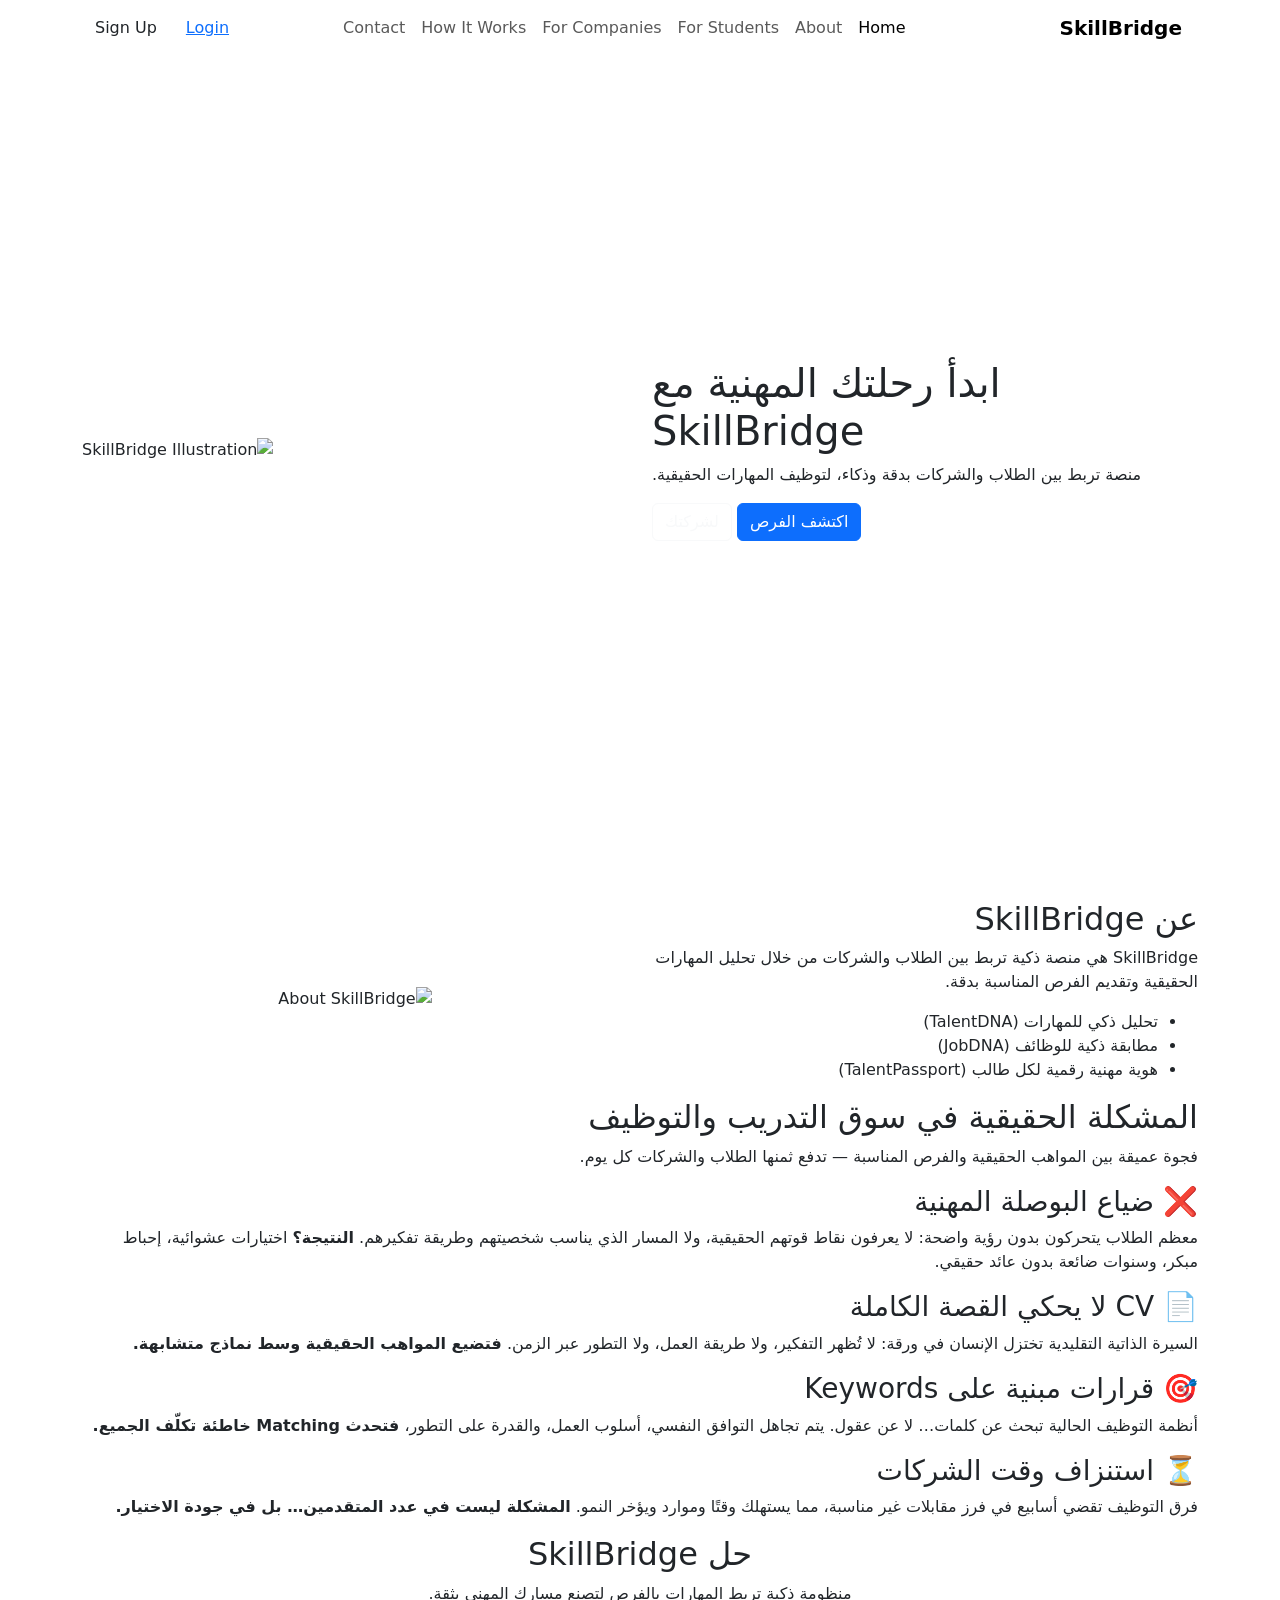
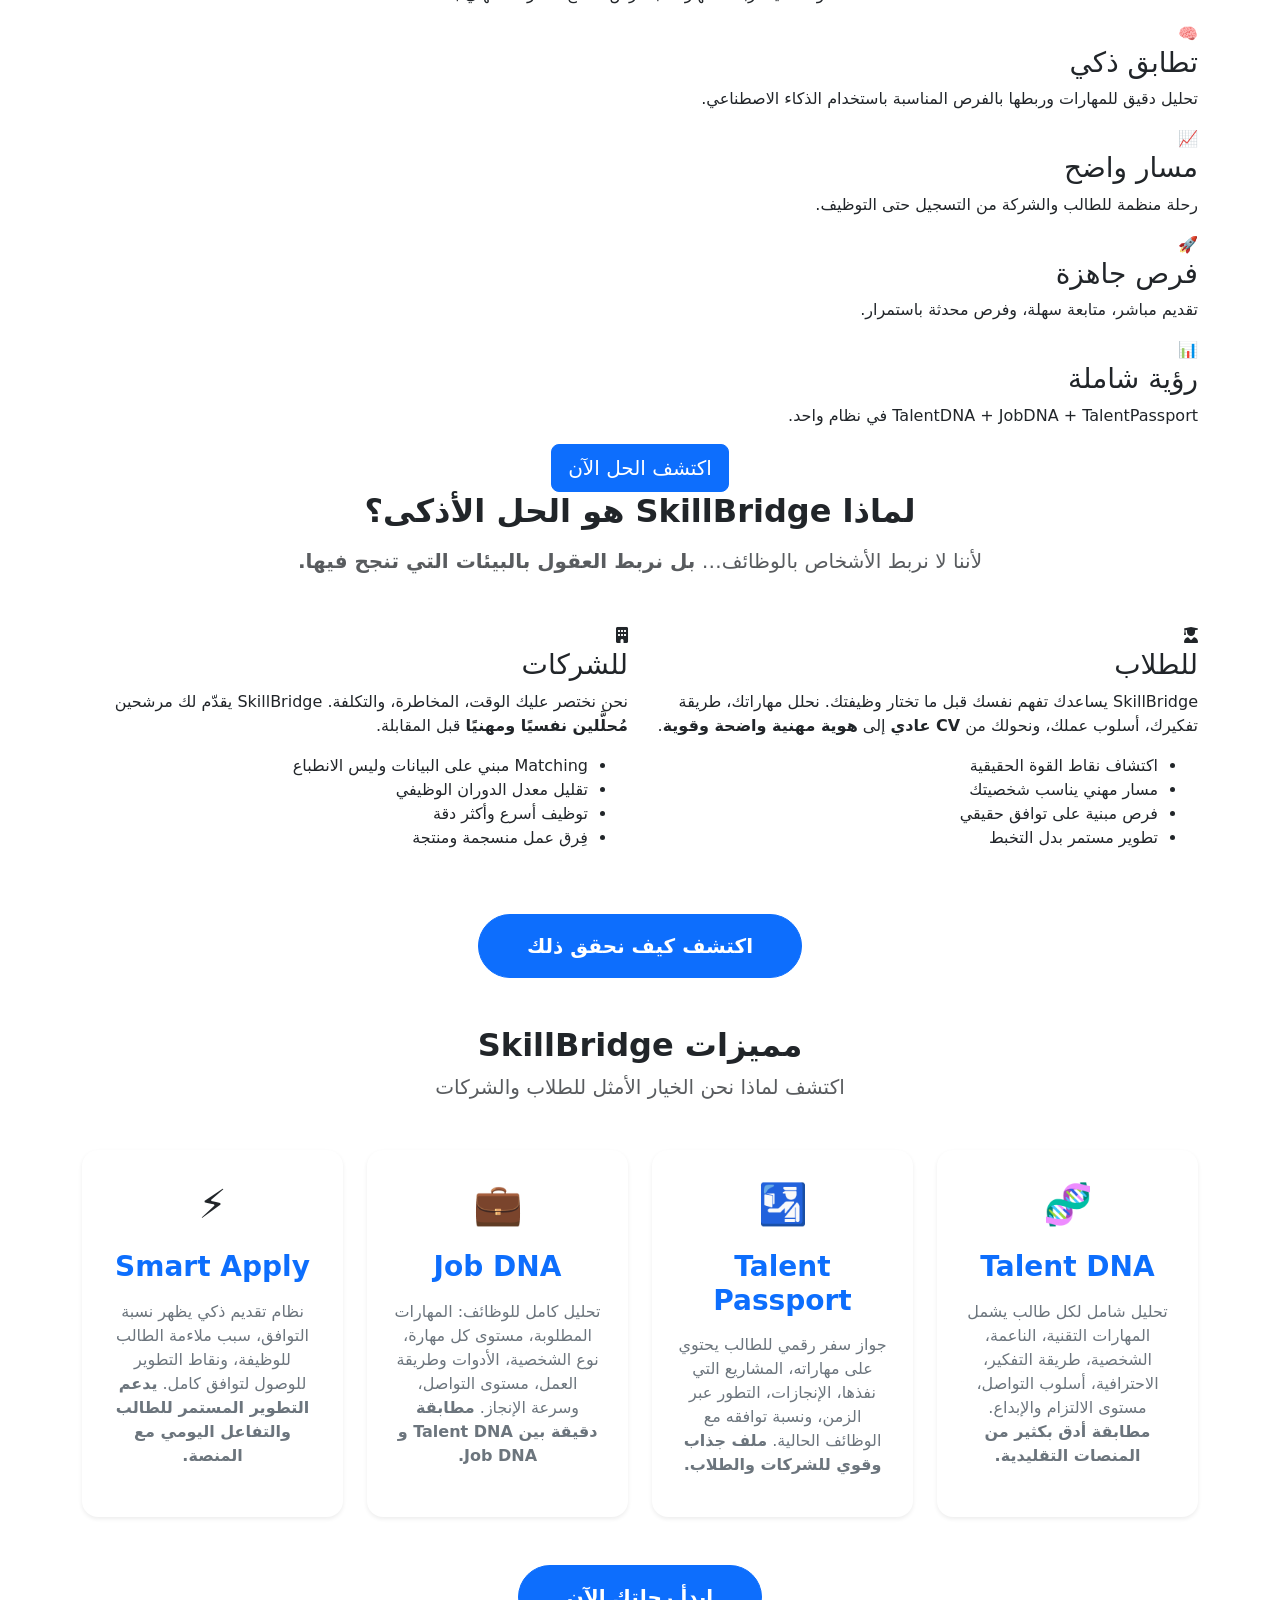
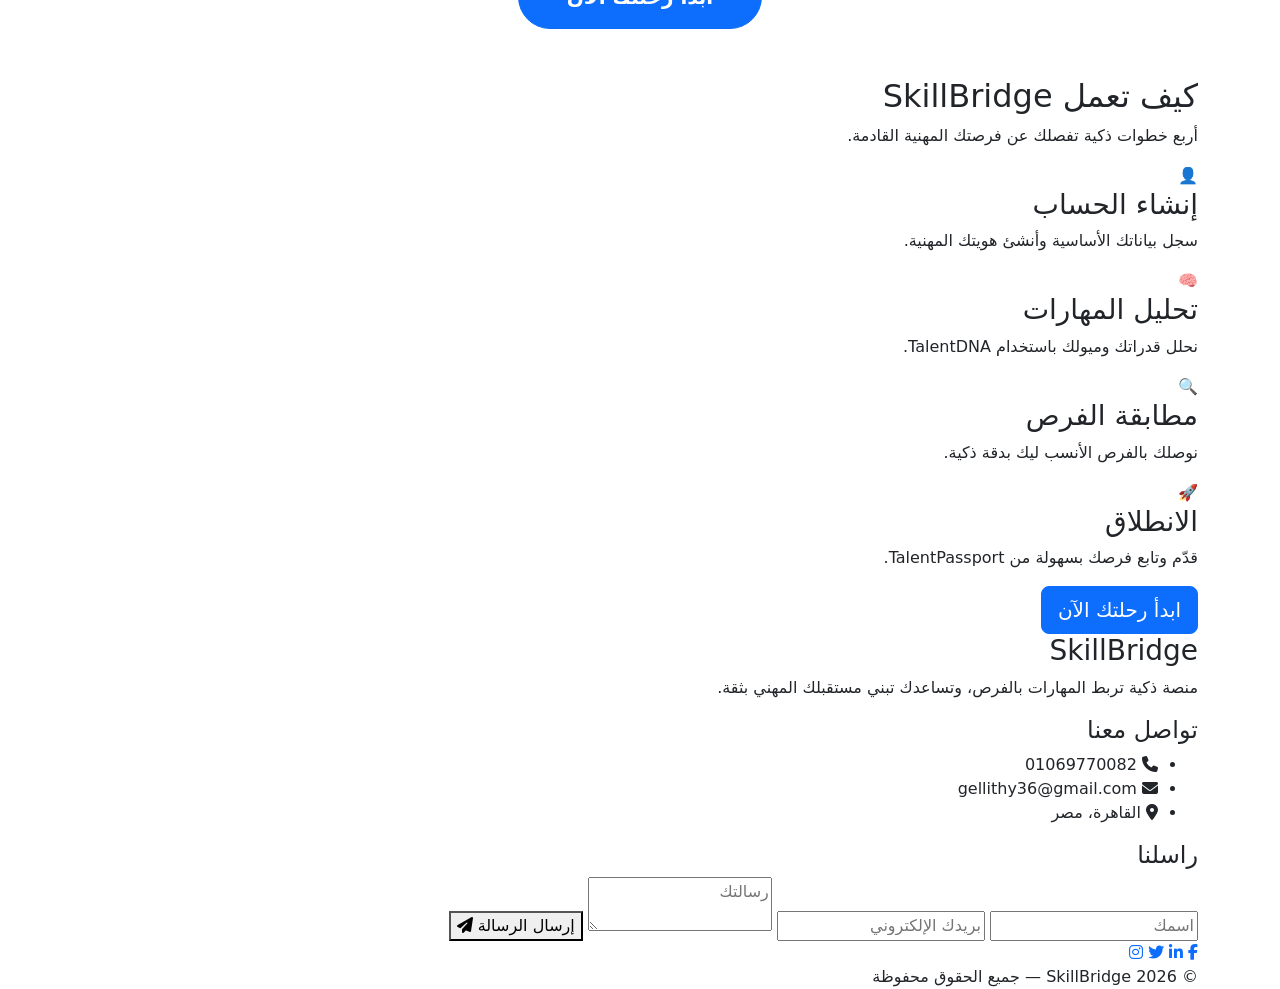
==== commit 40976afc: "Update print statement from 'Hello' to 'Goodbye'" ====
--- a/index.html
+++ b/index.html
@@ -7,7 +7,7 @@
 <link rel="stylesheet" href="https://cdnjs.cloudflare.com/ajax/libs/font-awesome/6.5.1/css/all.min.css">
   <link href="https://cdn.jsdelivr.net/npm/bootstrap@5.3.8/dist/css/bootstrap.min.css" rel="stylesheet" integrity="sha384-sRIl4kxILFvY47J16cr9ZwB07vP4J8+LH7qKQnuqkuIAvNWLzeN8tE5YBujZqJLB" crossorigin="anonymous">
 <link rel="stylesheet" href="bootstrap.min.css">
-  <link rel="stylesheet" href="style.css">
+  <link rel="stylesheet" href="stule.css">
 
 </head>
 <body>
@@ -483,3 +483,4 @@
 </body>
 </html>
 
+
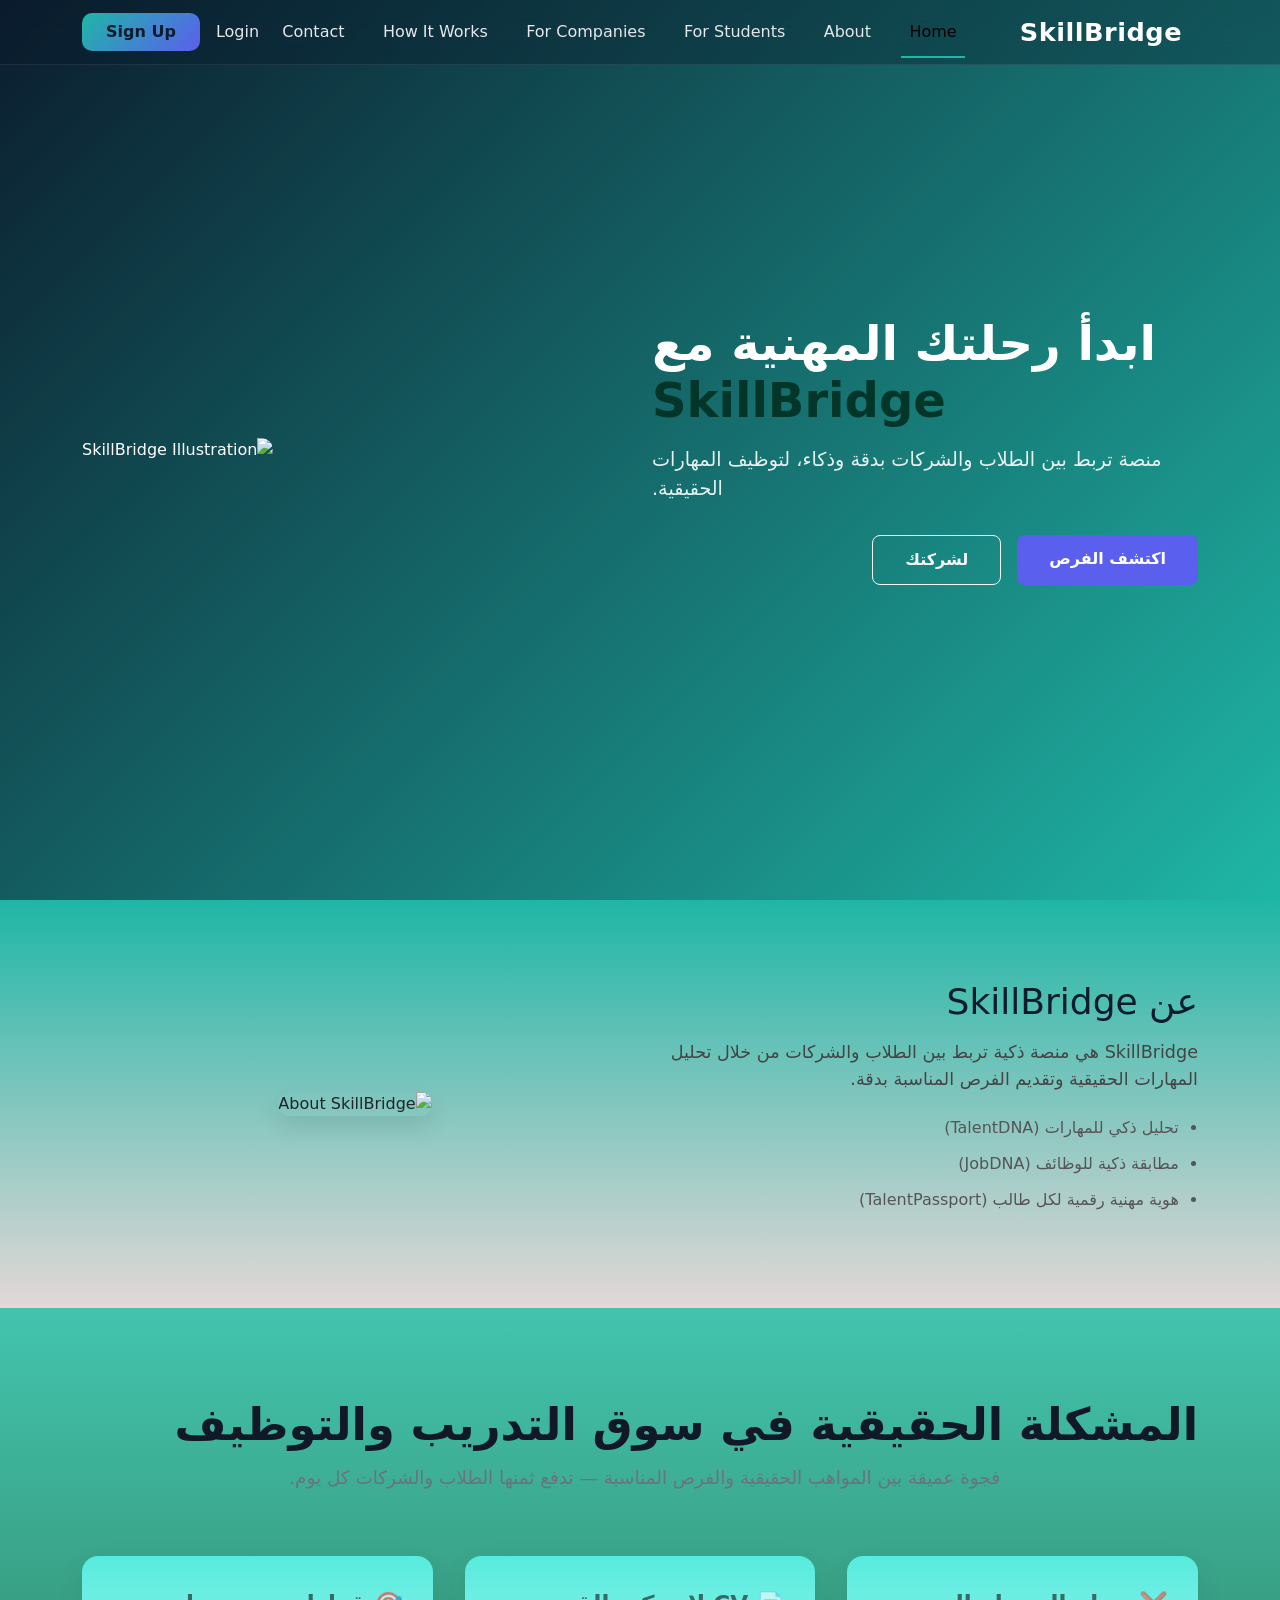
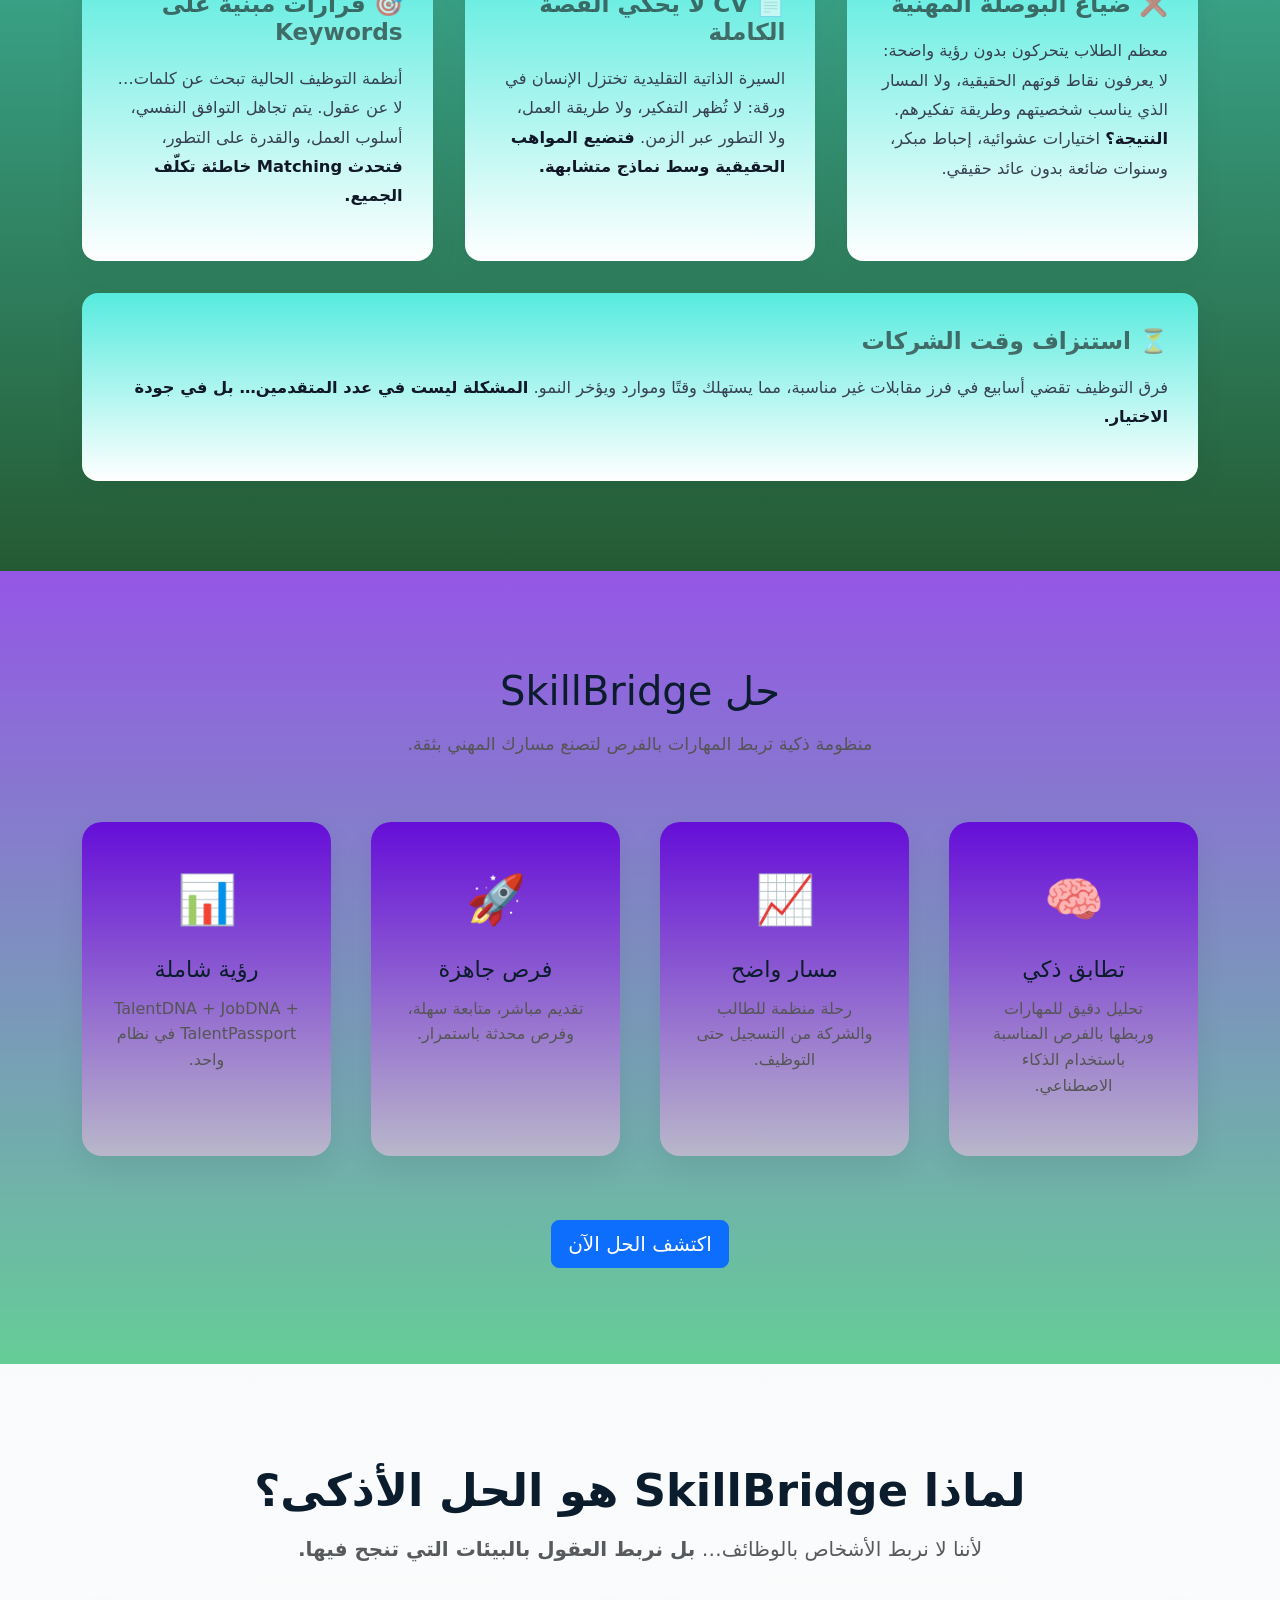
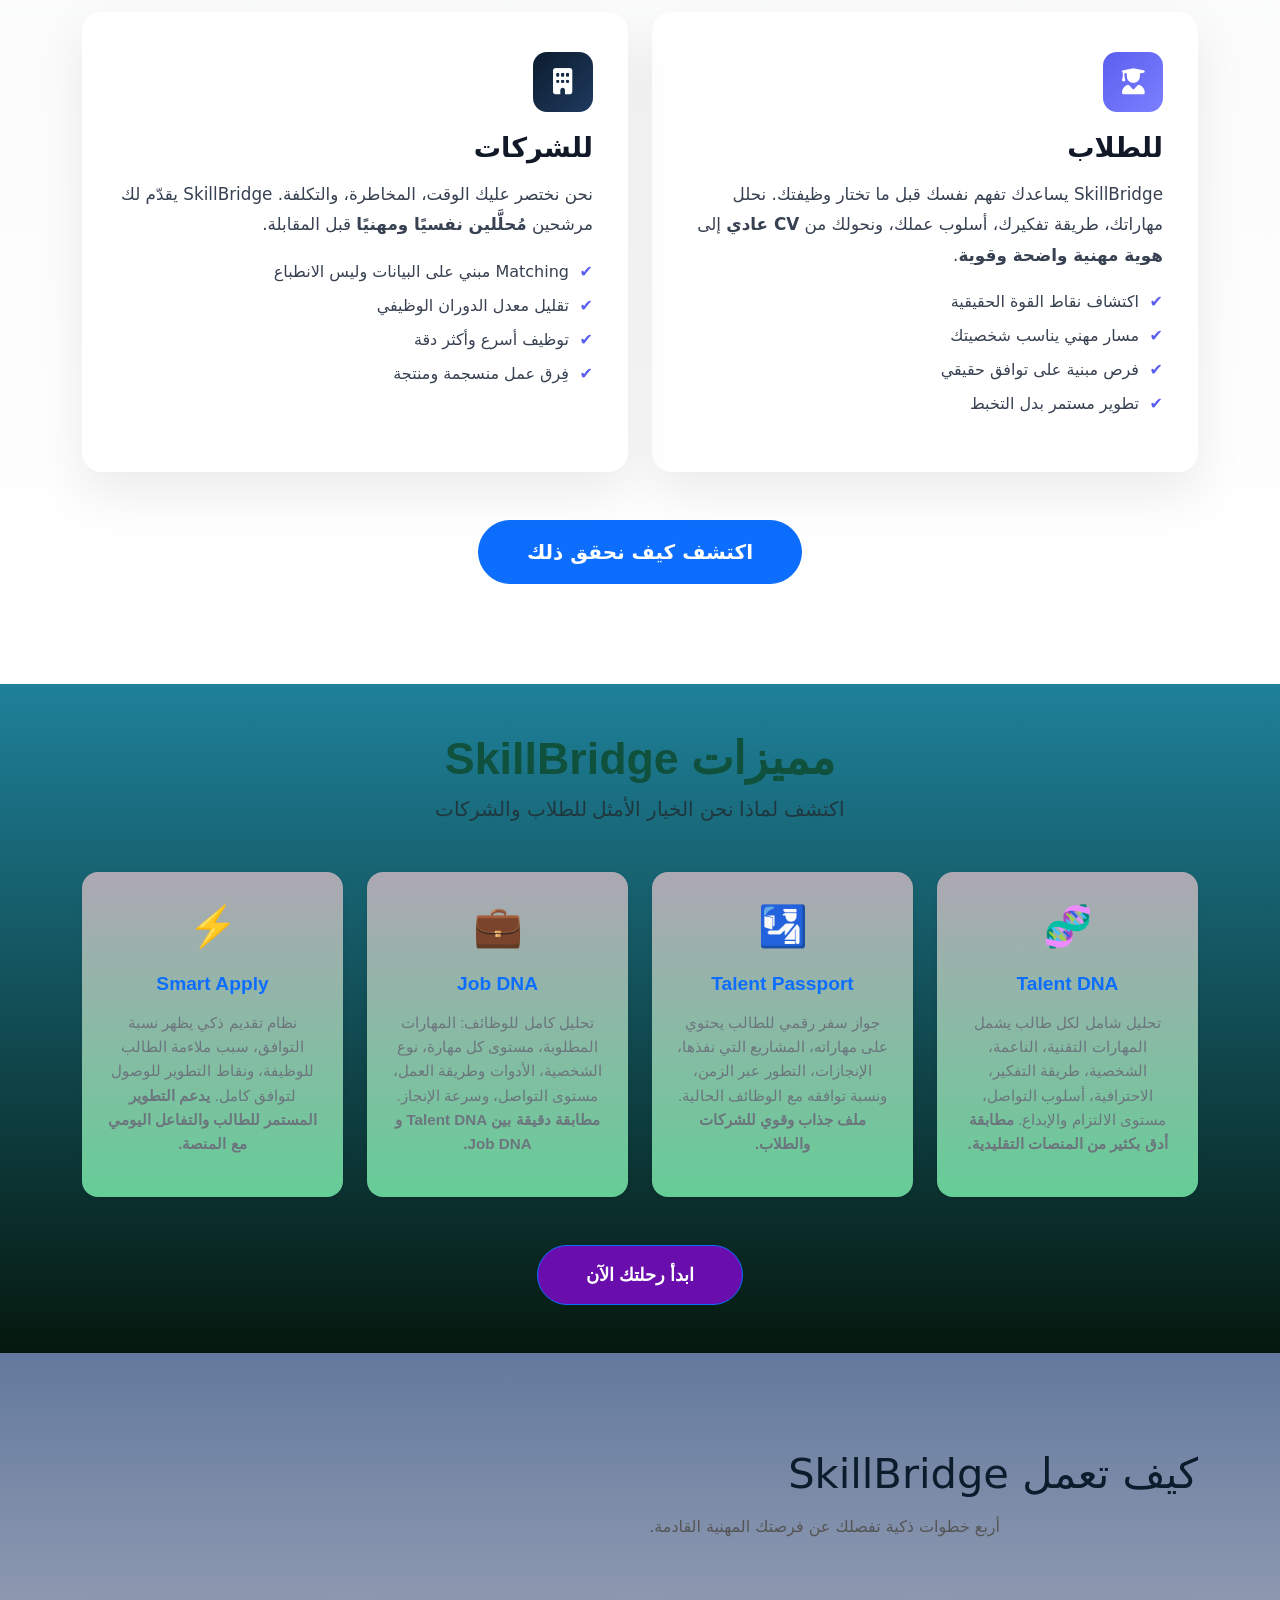
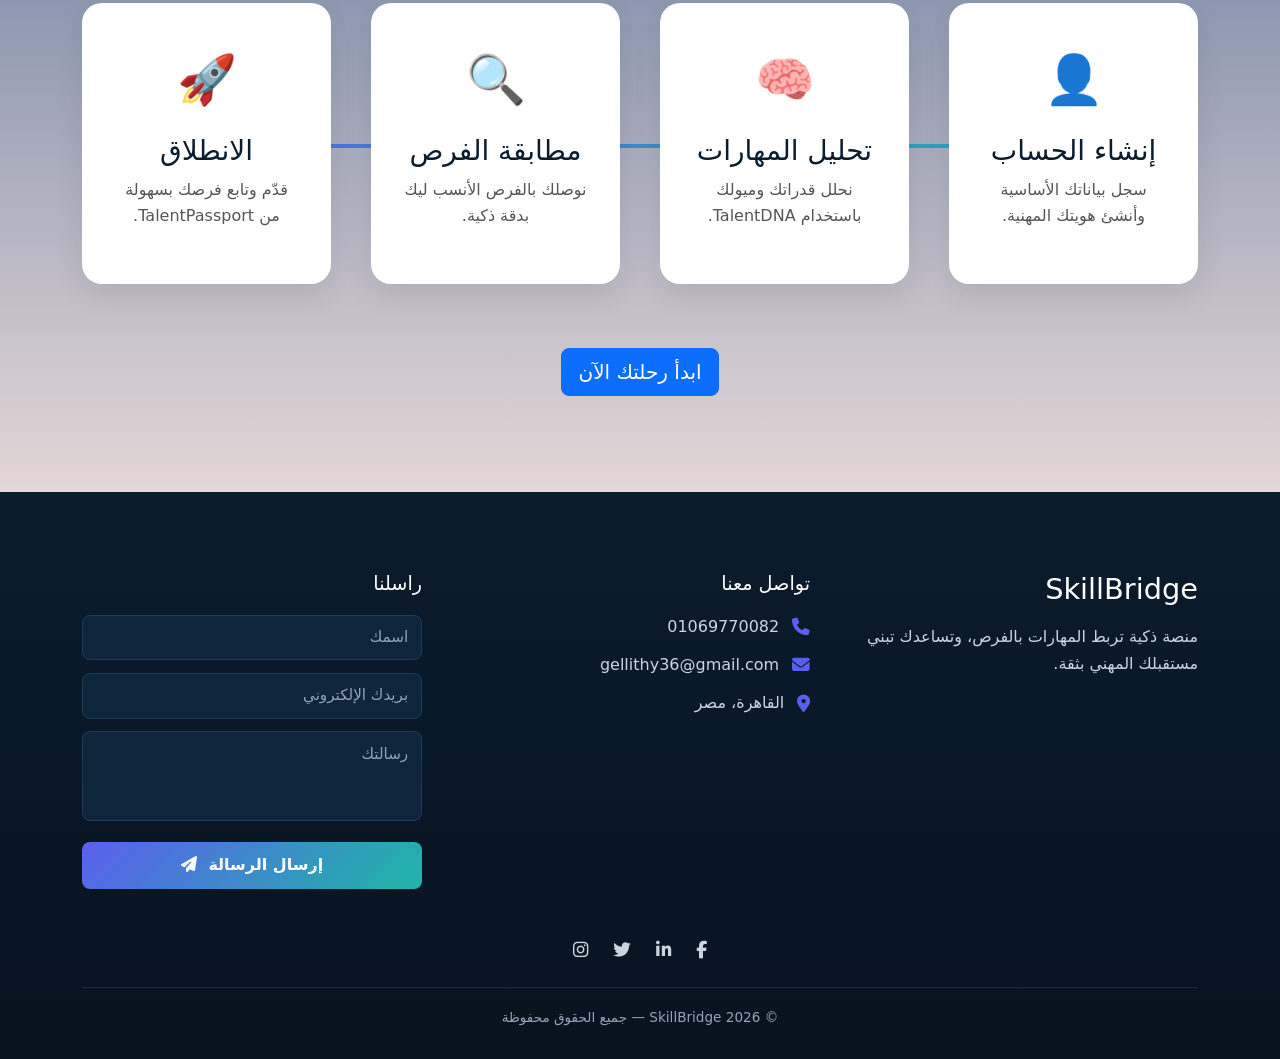
==== commit db803c06: "Update print statement from 'Hello' to 'Goodbye'" ====
--- a/index.html
+++ b/index.html
@@ -7,7 +7,7 @@
 <link rel="stylesheet" href="https://cdnjs.cloudflare.com/ajax/libs/font-awesome/6.5.1/css/all.min.css">
   <link href="https://cdn.jsdelivr.net/npm/bootstrap@5.3.8/dist/css/bootstrap.min.css" rel="stylesheet" integrity="sha384-sRIl4kxILFvY47J16cr9ZwB07vP4J8+LH7qKQnuqkuIAvNWLzeN8tE5YBujZqJLB" crossorigin="anonymous">
 <link rel="stylesheet" href="bootstrap.min.css">
-  <link rel="stylesheet" href="stule.css">
+  <link rel="stylesheet" href="style.css">
 
 </head>
 <body>
@@ -484,3 +484,4 @@
 </html>
 
 
+
--- a/style.css
+++ b/style.css
@@ -0,0 +1,810 @@
+body {
+  font-family: "Segoe UI", Tahoma, sans-serif;
+}
+
+.custom-navbar {
+  padding: 1rem 0;
+  background: rgba(11, 28, 45, 0.35);
+  backdrop-filter: blur(12px);
+  -webkit-backdrop-filter: blur(12px);
+  border-bottom: 1px solid rgba(255, 255, 255, 0.08);
+  transition: all 0.4s ease;
+  z-index: 999;
+}
+/* ===== Mobile Navbar ===== */
+.navbar-toggler {
+  border: none;
+  padding: 0;
+}
+
+.custom-toggler {
+  width: 26px;
+  height: 20px;
+  display: flex;
+  flex-direction: column;
+  justify-content: space-between;
+}
+
+.custom-toggler span {
+  height: 3px;
+  width: 100%;
+  background: #fff;
+  border-radius: 3px;
+  transition: all 0.3s ease;
+}
+
+/* Animate icon when open */
+.navbar-toggler[aria-expanded="true"] .custom-toggler span:nth-child(1) {
+  transform: rotate(45deg) translate(5px, 5px);
+}
+
+.navbar-toggler[aria-expanded="true"] .custom-toggler span:nth-child(2) {
+  opacity: 0;
+}
+
+.navbar-toggler[aria-expanded="true"] .custom-toggler span:nth-child(3) {
+  transform: rotate(-45deg) translate(6px, -6px);
+}
+
+/* Mobile menu style */
+@media (max-width: 991px) {
+  .navbar-collapse {
+    background: rgba(11, 28, 45, 0.98);
+    backdrop-filter: blur(12px);
+    padding: 1.5rem;
+    border-radius: 16px;
+    margin-top: 1rem;
+    animation: slideDown 0.35s ease;
+  }
+
+  .navbar-nav .nav-link {
+    padding: 0.8rem 0;
+    font-size: 1.05rem;
+    text-align: center;
+  }
+
+  .nav-actions {
+    flex-direction: column;
+    gap: 1rem;
+    margin-top: 1.5rem;
+  }
+}
+
+/* Animation */
+@keyframes slideDown {
+  from {
+    opacity: 0;
+    transform: translateY(-20px);
+  }
+  to {
+    opacity: 1;
+    transform: translateY(0);
+  }
+}
+
+/* Brand */
+.custom-navbar .navbar-brand {
+  font-size: 1.6rem;
+  font-weight: 700;
+  color: #ffffff;
+  letter-spacing: 0.5px;
+}
+
+/* Links */
+.custom-navbar .nav-link {
+  color: #e5e7eb;
+  font-weight: 500;
+  margin: 0 0.7rem;
+  position: relative;
+  transition: 0.3s;
+}
+
+/* Underline animation */
+.custom-navbar .nav-link::after {
+  content: "";
+  position: absolute;
+  bottom: -6px;
+  right: 0;
+  width: 0;
+  height: 2px;
+  background: #1fb6a6;
+  transition: width 0.3s ease;
+}
+
+.custom-navbar .nav-link:hover::after,
+.custom-navbar .nav-link.active::after {
+  width: 100%;
+}
+
+.custom-navbar .nav-link:hover,
+.custom-navbar .nav-link.active {
+  color: #1fb6a6;
+}
+
+/* Actions */
+.custom-navbar .login-link {
+  color: #e5e7eb;
+  text-decoration: none;
+  font-weight: 500;
+  transition: 0.3s;
+}
+
+.custom-navbar .login-link:hover {
+  color: #1fb6a6;
+}
+
+.custom-navbar .btn-signup {
+  background: linear-gradient(135deg, #1fb6a6, #5b5fee);
+  color: #0b1c2d;
+  padding: 0.45rem 1.5rem;
+  border-radius: 10px;
+  font-weight: 600;
+  border: none;
+  transition: all 0.3s ease;
+}
+
+.custom-navbar .btn-signup:hover {
+  transform: translateY(-2px);
+  box-shadow: 0 8px 20px rgba(31, 182, 166, 0.4);
+}
+
+/* Navbar on scroll */
+.custom-navbar.scrolled {
+  background: #0b1c2d;
+  padding: 0.6rem 0;
+  box-shadow: 0 10px 30px rgba(0, 0, 0, 0.35);
+}
+
+
+/* ================= Hero ================= */
+.hero {
+  background: linear-gradient(135deg, #0b1c2d, #1fb6a6);
+  color: #ffffff;
+}
+
+.hero .hero-content h1 {
+  font-size: 3rem;
+  font-weight: 700;
+  margin-bottom: 1rem;
+}
+
+.hero .hero-content h1 span {
+  color: #033629;
+}
+
+.hero .hero-content p {
+  font-size: 1.2rem;
+  margin-bottom: 2rem;
+  opacity: 0.9;
+}
+
+.hero .hero-buttons {
+  display: flex;
+  gap: 1rem;
+  flex-wrap: wrap;
+}
+
+.hero .hero-buttons .btn {
+  padding: 0.75rem 2rem;
+  border-radius: 8px;
+  font-weight: 600;
+}
+
+.hero .hero-buttons .btn-primary {
+  background-color: #5b5fee;
+  border: none;
+}
+
+.hero .hero-image img {
+  max-width: 100%;
+  border-radius: 16px;
+}
+
+
+
+
+
+
+/* ================= About ================= */
+.about {
+  padding: 5rem 0;
+  background: linear-gradient(180deg, #1fb6a6, #e4d7d7);
+
+}
+
+.about .about-text h2 {
+  font-size: 2.25rem;
+  color: #0b1c2d;
+  margin-bottom: 1rem;
+}
+
+.about .about-text p {
+  font-size: 1.1rem;
+  color: #444;
+  margin-bottom: 1.5rem;
+}
+
+.about .about-text ul {
+  padding-right: 1.2rem;
+}
+
+.about .about-text ul li {
+  margin-bottom: 0.75rem;
+  color: #555;
+  font-weight: 500;
+}
+
+.about .about-image img {
+  max-width: 100%;
+  border-radius: 16px;
+  box-shadow: 0 10px 25px rgba(0, 0, 0, 0.1);
+}
+
+/* Scroll Reveal */
+.reveal {
+  opacity: 0;
+  transform: translateY(50px);
+  transition: all 0.8s ease;
+}
+
+.reveal.active {
+  opacity: 1;
+  transform: translateY(0);
+}
+
+/* Problems Section */
+#problems {
+  padding: 90px 20px;
+  background: linear-gradient(180deg, #43c4ae, #245a33);
+}
+
+/* Header */
+#problems .section-header h2 {
+  font-size: 2.8rem;
+  font-weight: 700;
+  color: #111827;
+  margin-bottom: 12px;
+}
+
+#problems .section-header p {
+  font-size: 1.15rem;
+  color: #6b7280;
+  margin-bottom: 65px;
+  max-width: 720px;
+  margin-inline: auto;
+}
+
+/* Wrapper */
+#problems .problems-wrapper {
+  display: flex;
+  flex-wrap: wrap;
+  gap: 32px;
+  justify-content: center;
+}
+
+/* Card */
+#problems .problem-card {
+  flex: 1 1 270px;
+  background: linear-gradient(180deg, #56ebde, #ffffff);
+  border-radius: 16px;
+  padding: 34px 30px;
+  text-align: right;
+  box-shadow: 0 8px 30px rgba(0,0,0,0.06);
+  transition: all 0.35s ease;
+}
+
+#problems .problem-card:hover {
+  transform: translateY(-8px);
+  box-shadow: 0 20px 45px rgba(0,0,0,0.12);
+}
+
+/* Title */
+#problems .problem-card h3 {
+  font-size: 1.45rem;
+  font-weight: 700;
+  color: #100a0a93;
+  margin-bottom: 18px;
+  text-decoration-style: double;
+}
+
+/* Text */
+#problems .problem-card p {
+  font-size: 1.02rem;
+  color: #374151;
+  line-height: 1.8;
+}
+
+#problems .problem-card strong {
+  color: #111827;
+}
+/* Solution Pro Section */
+.solution-pro-section {
+  padding: 100px 0;
+  background: linear-gradient(180deg, #f9fafb, #ffffff);
+}
+
+.solution-pro-section h2 {
+  font-size: 2.8rem;
+  color: #0b1c2d;
+}
+
+.solution-pro-section p {
+  max-width: 760px;
+  margin-inline: auto;
+}
+
+/* Solution Box */
+.solution-box {
+  background: #ffffff;
+  border-radius: 20px;
+  padding: 40px 35px;
+  box-shadow: 0 20px 50px rgba(0,0,0,0.08);
+  transition: all 0.4s ease;
+  position: relative;
+}
+
+.solution-box:hover {
+  transform: translateY(-8px);
+  box-shadow: 0 35px 70px rgba(0,0,0,0.12);
+}
+
+/* Icons */
+.solution-icon {
+  width: 60px;
+  height: 60px;
+  border-radius: 14px;
+  display: flex;
+  align-items: center;
+  justify-content: center;
+  font-size: 26px;
+  margin-bottom: 20px;
+  color: #fff;
+}
+
+.solution-icon.student {
+  background: linear-gradient(135deg, #5b5fee, #7b7fff);
+}
+
+.solution-icon.company {
+  background: linear-gradient(135deg, #0b1c2d, #1f3a5f);
+}
+
+/* Titles */
+.solution-box h3 {
+  font-size: 1.7rem;
+  font-weight: 700;
+  margin-bottom: 15px;
+  color: #111827;
+}
+
+/* Description */
+.solution-desc {
+  font-size: 1.05rem;
+  color: #374151;
+  line-height: 1.8;
+  margin-bottom: 20px;
+}
+
+/* List */
+.solution-box ul {
+  list-style: none;
+  padding: 0;
+}
+
+.solution-box ul li {
+  font-size: 1rem;
+  color: #374151;
+  margin-bottom: 10px;
+  padding-right: 24px;
+  position: relative;
+}
+
+.solution-box ul li::before {
+  content: "✔";
+  position: absolute;
+  right: 0;
+  color: #5b5fee;
+  font-weight: bold;
+}
+
+
+/* ================= Our Solution ================= */
+.solution-section {
+  padding: 6rem 0;
+  background: linear-gradient(180deg, hsl(266, 74%, 62%), #65cd97);
+}
+
+/* Header */
+.solution-section .section-header h2 {
+  font-size: 2.5rem;
+  color: #0b1c2d;
+  margin-bottom: 0.8rem;
+}
+
+.solution-section .subtitle {
+  font-size: 1.1rem;
+  color: #555;
+  max-width: 720px;
+  margin: 0 auto 4rem;
+}
+
+/* Cards Grid */
+.solution-cards {
+  display: grid;
+  grid-template-columns: repeat(auto-fit, minmax(240px, 1fr));
+  gap: 2.5rem;
+  margin-bottom: 4rem;
+}
+
+/* Card */
+.solution-card {
+
+  background: linear-gradient(180deg, hsl(266, 88%, 45%), #b9b7ca);
+  padding: 2.6rem 2rem;
+  border-radius: 20px;
+  text-align: center;
+  transition: all 0.4s ease;
+  box-shadow: 0 12px 30px rgba(0, 0, 0, 0.07);
+  position: relative;
+  overflow: hidden;
+}
+
+.solution-card::after {
+  content: "";
+  position: absolute;
+  inset: 0;
+  background: linear-gradient(135deg, #5b5fee, #1fb6a6);
+  opacity: 0;
+  transition: opacity 0.4s ease;
+  z-index: 0;
+}
+
+.solution-card:hover::after {
+  opacity: 0.05;
+}
+
+.solution-card:hover {
+  transform: translateY(-12px);
+  box-shadow: 0 25px 45px rgba(0, 0, 0, 0.15);
+}
+
+/* Icon */
+.solution-card .icon {
+  font-size: 3rem;
+  margin-bottom: 1.3rem;
+  transition: transform 0.3s ease;
+  position: relative;
+  z-index: 1;
+}
+
+.solution-card:hover .icon {
+  transform: scale(1.2) rotate(-5deg);
+}
+
+/* Text */
+.solution-card h3 {
+  font-size: 1.4rem;
+  color: #0b1c2d;
+  margin-bottom: 0.8rem;
+  position: relative;
+  z-index: 1;
+}
+
+.solution-card p {
+  font-size: 1rem;
+  color: #555;
+  line-height: 1.6;
+  position: relative;
+  z-index: 1;
+}
+
+.solution-section .cta {
+  margin-top: 1rem;
+}
+
+
+/* Feature Card */
+.feature-card {
+    background: linear-gradient(180deg, hsl(267, 7%, 68%), #65cd97);
+  transition: transform 0.35s ease, box-shadow 0.35s ease;
+  cursor: pointer;
+}
+
+.feature-card:hover {
+  transform: translateY(-8px) scale(1.02);
+  box-shadow: 0 20px 40px rgba(0,0,0,0.15);
+}
+
+/* Icon */
+.feature-card .feature-icon {
+  transition: transform 0.35s ease;
+}
+
+.feature-card:hover .feature-icon {
+  transform: rotate(-10deg) scale(1.2);
+}
+
+/* Card Titles */
+.feature-card h3 {
+  font-size: 1.4rem;
+}
+
+/* Card Text */
+.feature-card p {
+  font-size: 1rem;
+  line-height: 1.6;
+}
+
+/* CTA Button */
+.features-section .btn-primary {
+  background-color: #6A0DAD;
+  color: #fff;
+  font-size: 1.1rem;
+  transition: all 0.3s ease;
+}
+
+.features-section .btn-primary:hover {
+  background-color: #5b0ba3;
+  transform: translateY(-3px);
+  box-shadow: 0 10px 25px rgba(0,0,0,0.2);
+}
+
+
+/* ================= Features Section ================= */
+.features-section {
+  background: linear-gradient(180deg, hsl(192, 67%, 36%), #05180e);
+  font-family: 'Segoe UI', Tahoma, Geneva, Verdana, sans-serif;
+}
+
+/* Section Header */
+.features-section h2 {
+  font-size: 2.8rem;
+  color: #10513d;
+}
+
+.features-section p {
+  font-size: 1.1rem;
+  color: #280a0a;
+}
+
+  .features-section p {
+    font-size: 1rem;
+  }
+
+  .feature-card h3 {
+    font-size: 1.2rem;
+  }
+
+  .feature-card p {
+    font-size: 0.95rem;
+  }
+
+
+/* ================= How It Works WOW ================= */
+.how-section {
+  padding: 6rem 0;
+  background: linear-gradient(180deg, #62799d, #e4d7d7);
+}
+
+.section-header h2 {
+  font-size: 2.6rem;
+  color: #0b1c2d;
+}
+
+.section-header .subtitle {
+  color: #555;
+  max-width: 720px;
+  margin: 1rem auto 4rem;
+}
+
+.steps-timeline {
+  position: relative;
+  display: grid;
+  grid-template-columns: repeat(auto-fit, minmax(230px, 1fr));
+  gap: 2.5rem;
+  margin-bottom: 4rem;
+}
+
+.progress-line {
+  position: absolute;
+  top: 50%;
+  left: 0;
+  width: 0;
+  height: 4px;
+  background: linear-gradient(90deg, #5b5fee, #1fb6a6);
+  transition: width 3.6s ease;
+  z-index: 0;
+}
+
+.step-card {
+  position: relative;
+  background: #ffffff;
+  padding: 2.5rem 2rem;
+  border-radius: 20px;
+  text-align: center;
+  z-index: 1;
+  transition: all 1s ease;
+  box-shadow: 0 12px 30px rgba(0, 0, 0, 0.08);
+}
+
+.step-card:hover {
+  transform: translateY(-12px) scale(1.03);
+  box-shadow: 0 25px 45px rgba(0, 0, 0, 0.15);
+}
+
+.step-number {
+  position: absolute;
+  top: -18px;
+  right: 20px;
+  background: #5b5fee;
+  color: white;
+  padding: 6px 14px;
+  border-radius: 30px;
+  font-size: 0.9rem;
+  font-weight: 600;
+}
+
+.step-icon {
+  font-size: 3rem;
+  margin-bottom: 1.2rem;
+}
+
+.step-card h3 {
+  color: #0b1c2d;
+  margin-bottom: 0.6rem;
+}
+
+.step-card p {
+  color: #555;
+  line-height: 1.6;
+}
+
+.cta-buttons {
+  text-align: center;
+}
+
+/* ================= Footer ================= */
+.footer-section {
+  background: linear-gradient(180deg, #0b1c2d, #07131f);
+  color: #ffffff;
+  padding: 5rem 0 2rem;
+}
+
+/* Layout */
+.footer-top {
+  display: grid;
+  grid-template-columns: repeat(auto-fit, minmax(260px, 1fr));
+  gap: 3rem;
+  margin-bottom: 3rem;
+}
+
+/* Brand */
+.footer-brand h3 {
+  font-size: 1.8rem;
+  margin-bottom: 1rem;
+}
+
+.footer-brand p {
+  color: #cbd5e1;
+  line-height: 1.7;
+  max-width: 350px;
+}
+
+/* Contact */
+.footer-contact h4,
+.footer-form h4 {
+  font-size: 1.2rem;
+  margin-bottom: 1.2rem;
+}
+
+.footer-contact ul {
+  list-style: none;
+  padding: 0;
+}
+
+.footer-contact li {
+  display: flex;
+  align-items: center;
+  gap: 0.8rem;
+  margin-bottom: 0.9rem;
+  color: #cbd5e1;
+}
+
+.footer-contact i {
+  color: #5b5fee;
+  font-size: 1.1rem;
+}
+
+/* Form */
+.footer-form form {
+  display: flex;
+  flex-direction: column;
+  gap: 0.8rem;
+}
+
+.footer-form input,
+.footer-form textarea {
+  background-color: #0f253a;
+  border: 1px solid #1e3a5f;
+  color: #ffffff;
+  padding: 0.65rem 0.8rem;
+  border-radius: 8px;
+  font-size: 0.95rem;
+}
+
+.footer-form textarea {
+  resize: none;
+  height: 90px;
+}
+
+.footer-form input::placeholder,
+.footer-form textarea::placeholder {
+  color: #94a3b8;
+}
+
+.footer-form button {
+  margin-top: 0.5rem;
+  background: linear-gradient(135deg, #5b5fee, #1fb6a6);
+  color: #ffffff;
+  border: none;
+  padding: 0.7rem;
+  border-radius: 8px;
+  font-weight: 600;
+  cursor: pointer;
+  transition: transform 0.3s, box-shadow 0.3s;
+}
+
+.footer-form button i {
+  margin-right: 6px;
+}
+
+.footer-form button:hover {
+  transform: translateY(-3px);
+  box-shadow: 0 10px 25px rgba(0,0,0,0.3);
+}
+
+/* Social */
+.footer-social {
+  text-align: center;
+  margin-bottom: 1.5rem;
+}
+
+.footer-social a {
+  color: #cbd5e1;
+  margin: 0 10px;
+  font-size: 1.1rem;
+  transition: all 0.3s ease;
+}
+
+.footer-social a:hover {
+  color: #5b5fee;
+  transform: translateY(-4px);
+}
+
+/* Bottom */
+.footer-bottom {
+  text-align: center;
+  font-size: 0.85rem;
+  color: #94a3b8;
+  border-top: 1px solid #1e293b;
+  padding-top: 1.2rem;
+}
+
+@media (max-width: 768px) {
+  .hero {
+    text-align: center;
+  }
+
+  .hero .hero-content h1 {
+    font-size: 2.2rem;
+  }
+  .footer-brand p {
+    max-width: 100%;
+  }
+  .features-section h2 {
+    font-size: 2rem;
+}
+.feature-card {
+    text-align: center;
+  }
+}
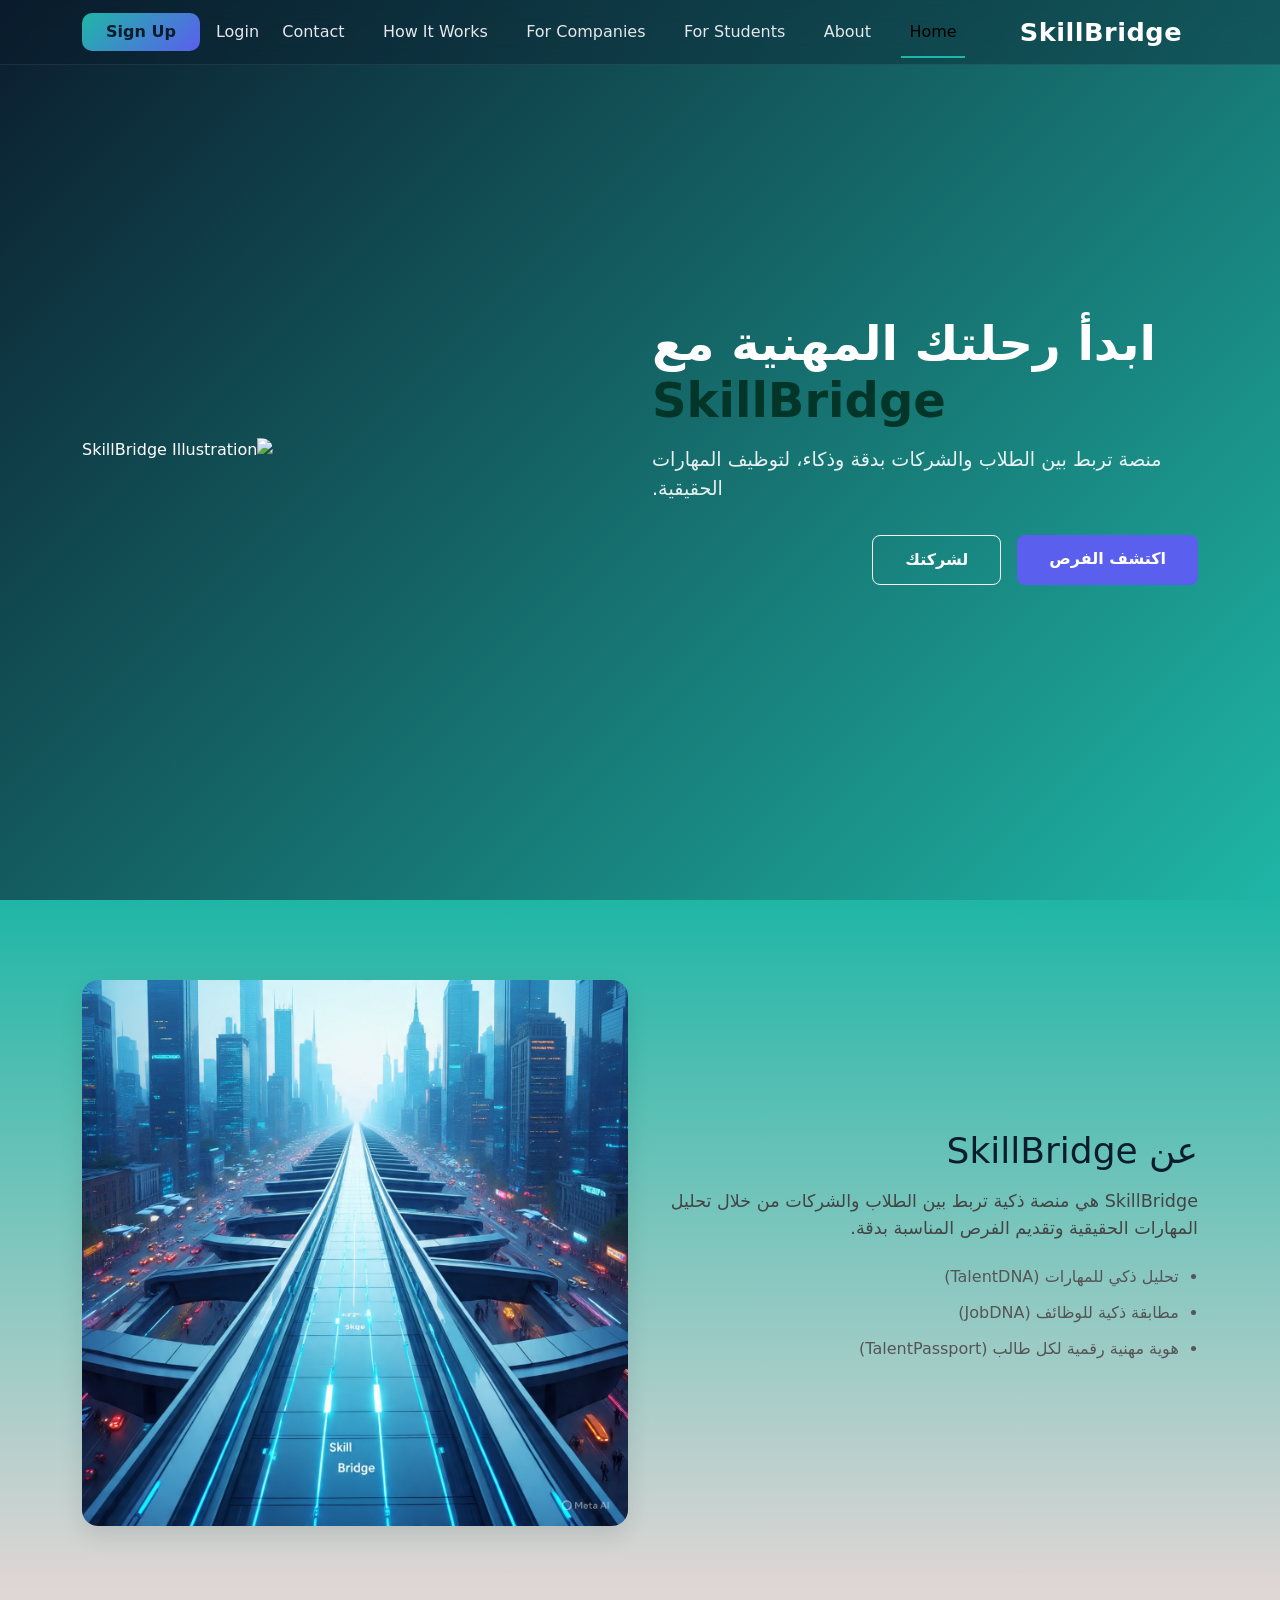
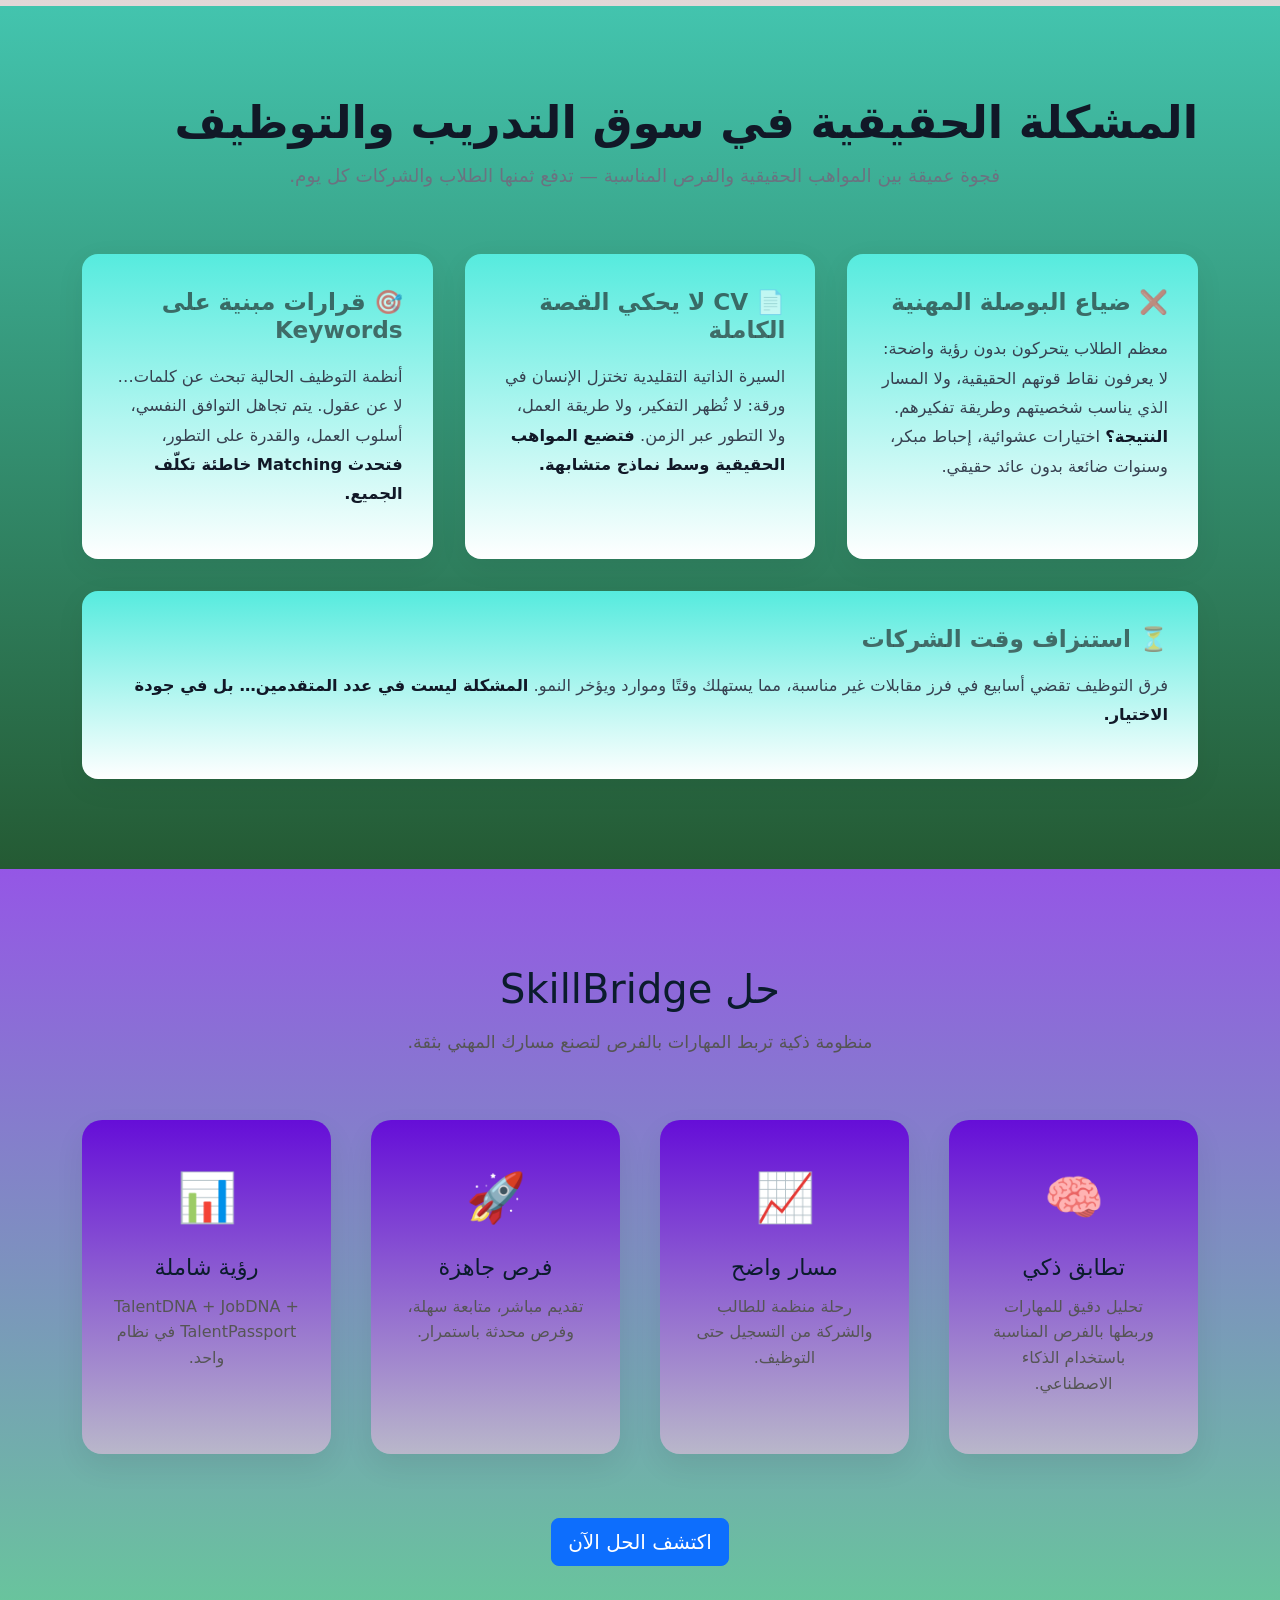
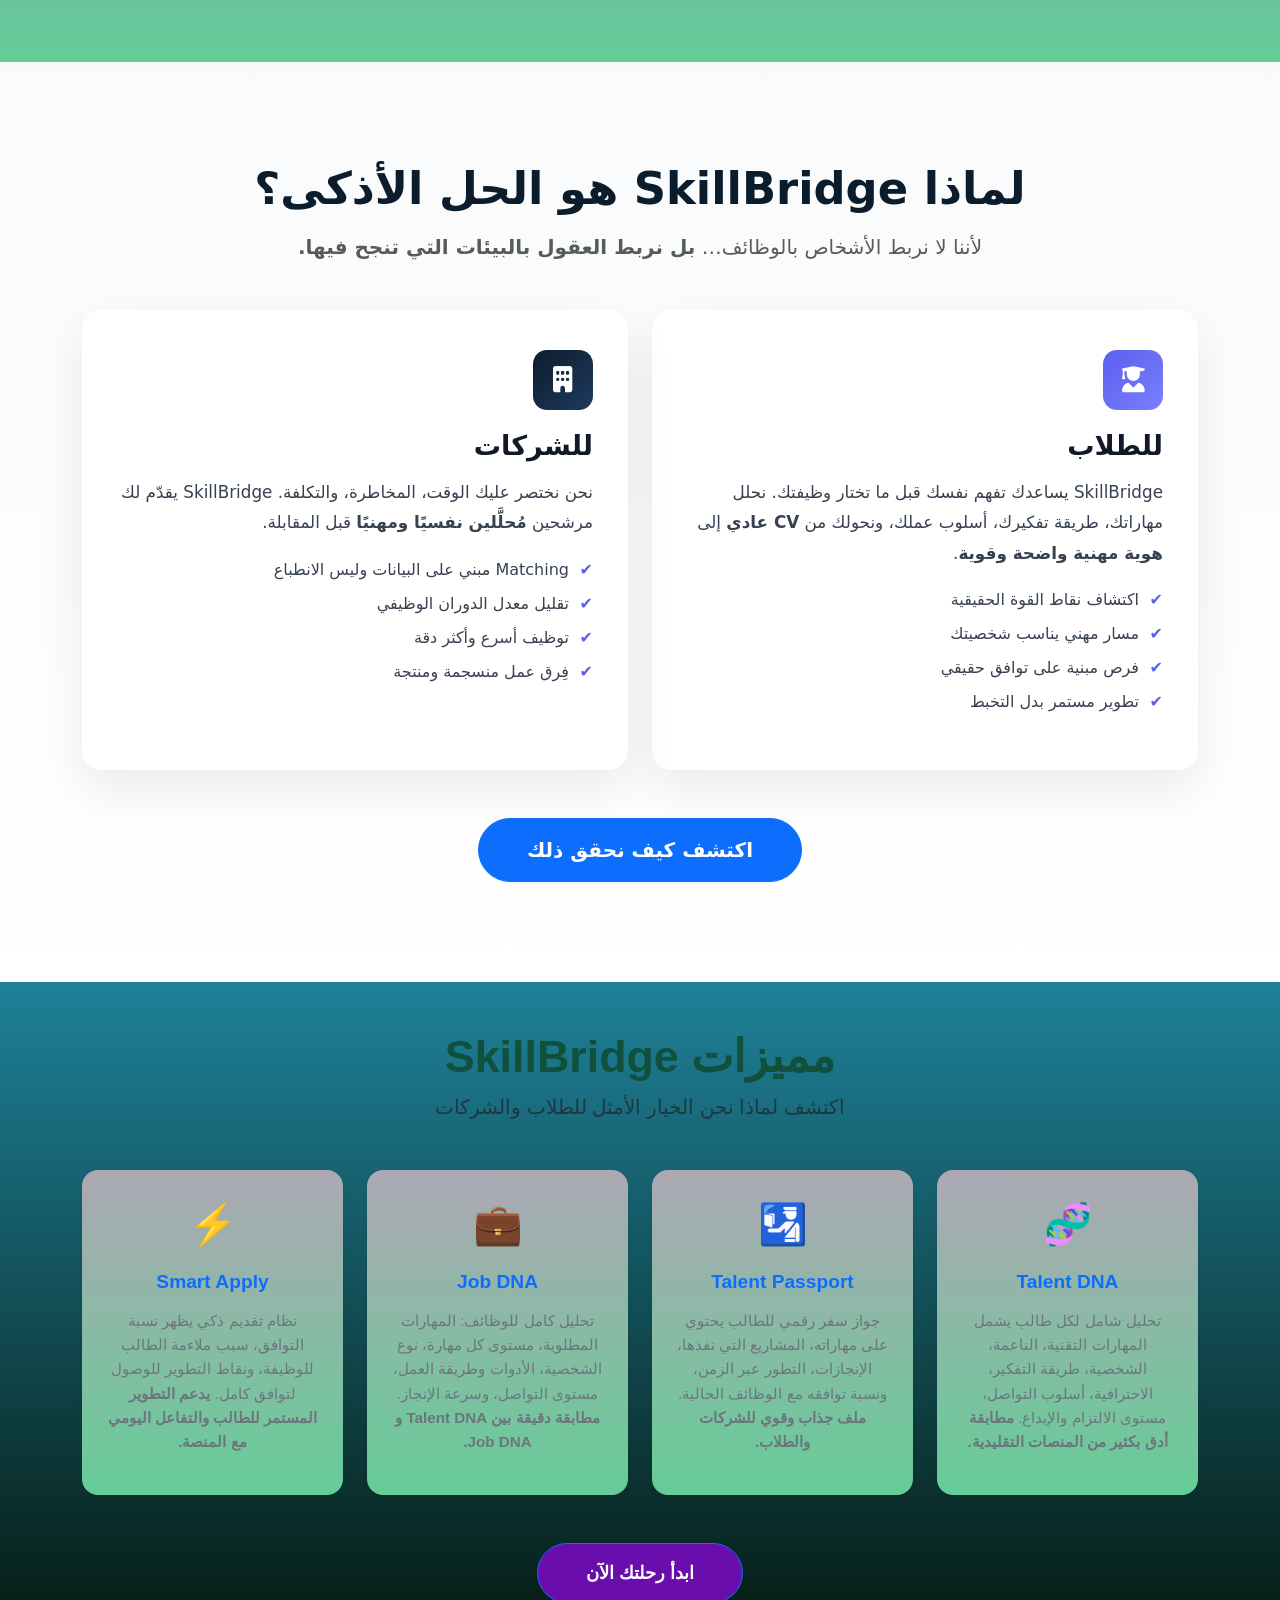
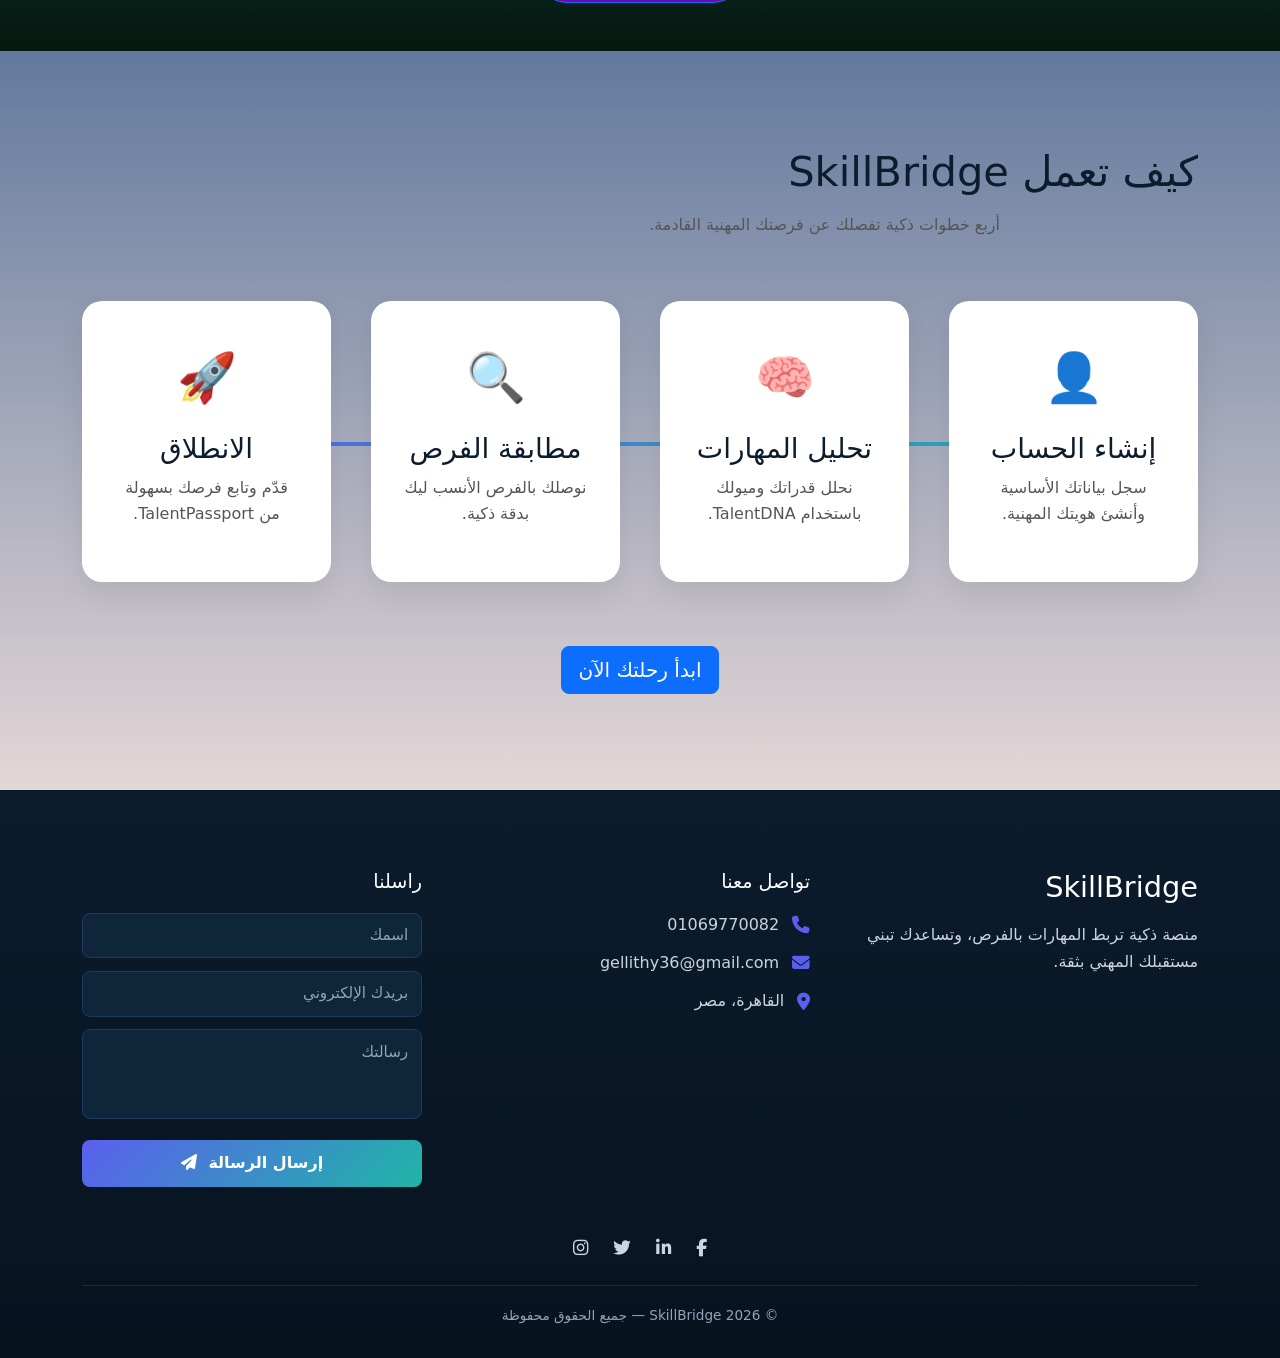
==== commit 369678c4: "Update print statement from 'Hello' to 'Goodbye'" ====
--- a/index.html
+++ b/index.html
@@ -111,7 +111,7 @@
         </div>
 
         <div class="col-lg-6 about-image text-center">
-          <img src="./img/1.3.jpeg" alt="About SkillBridge">
+          <img src="1.3.jpeg" alt="About SkillBridge">
         </div>
 
       </div>
@@ -485,3 +485,4 @@
 
 
 
+
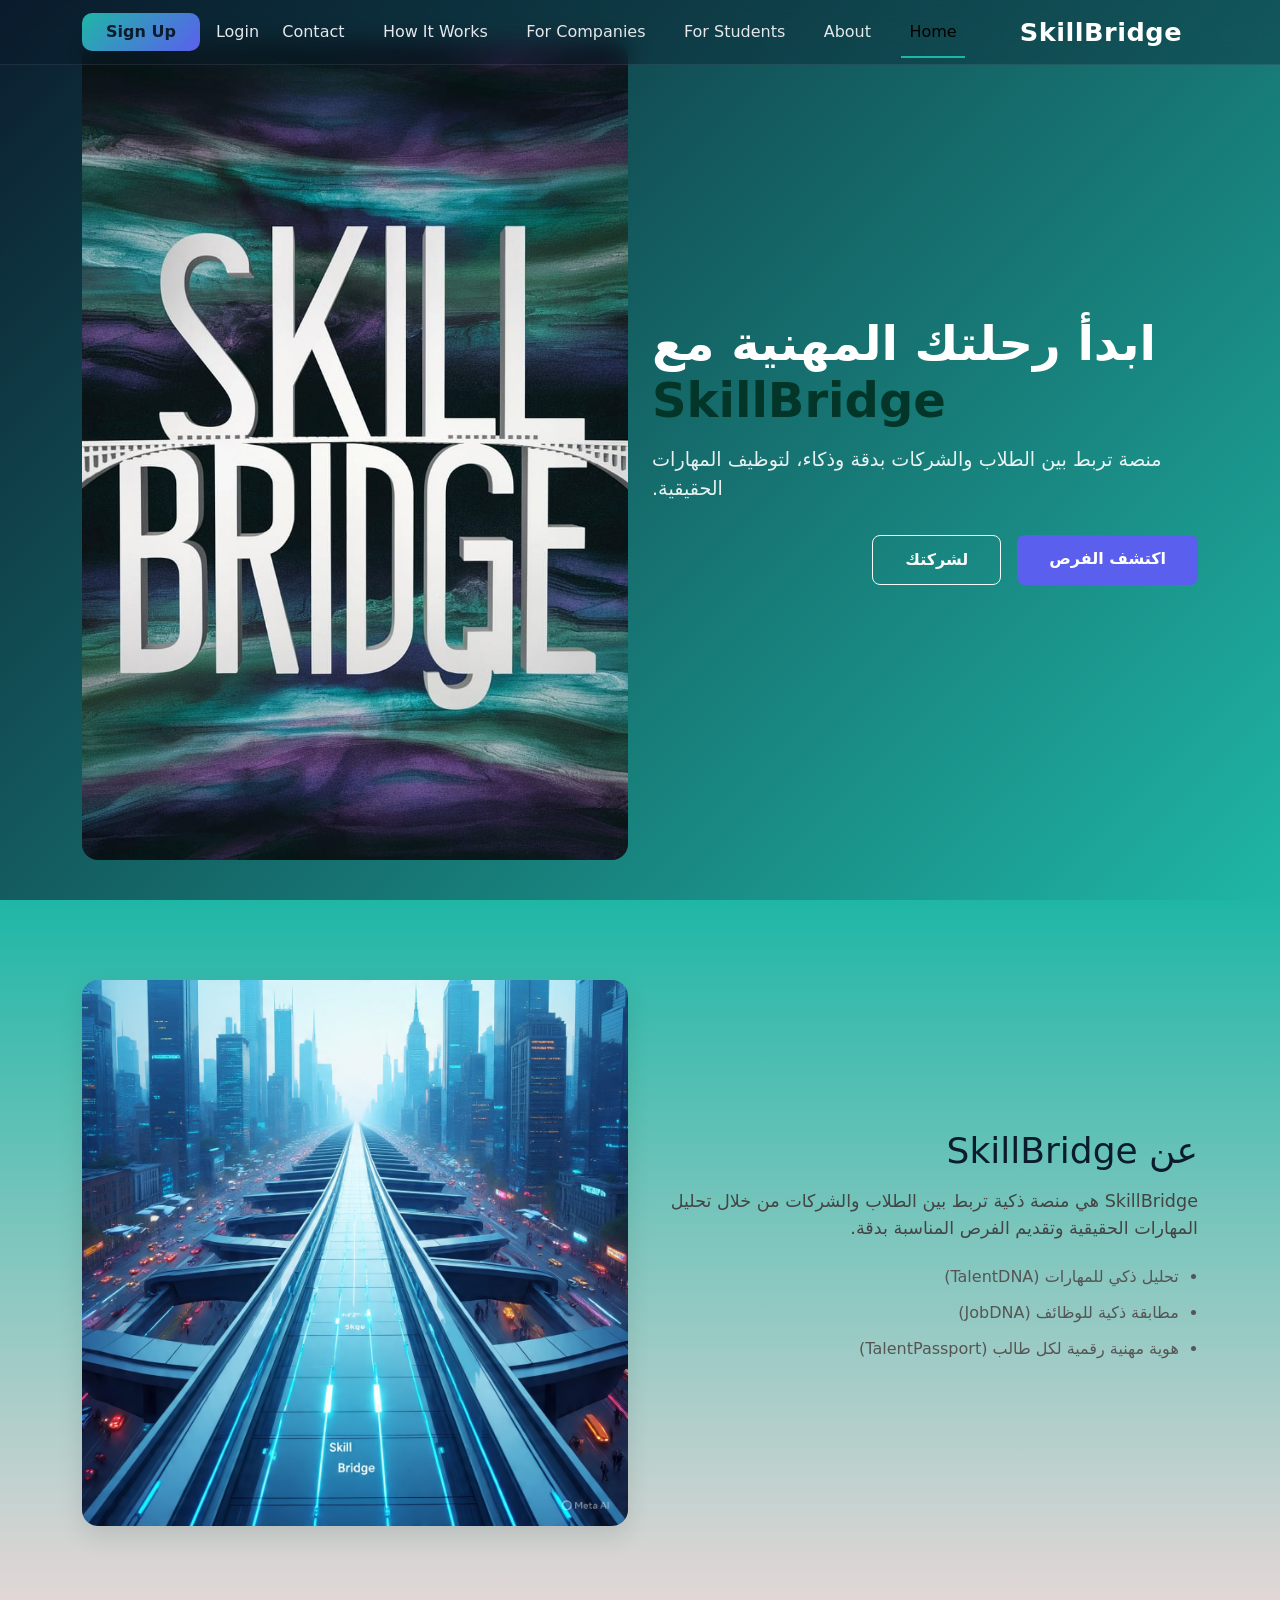
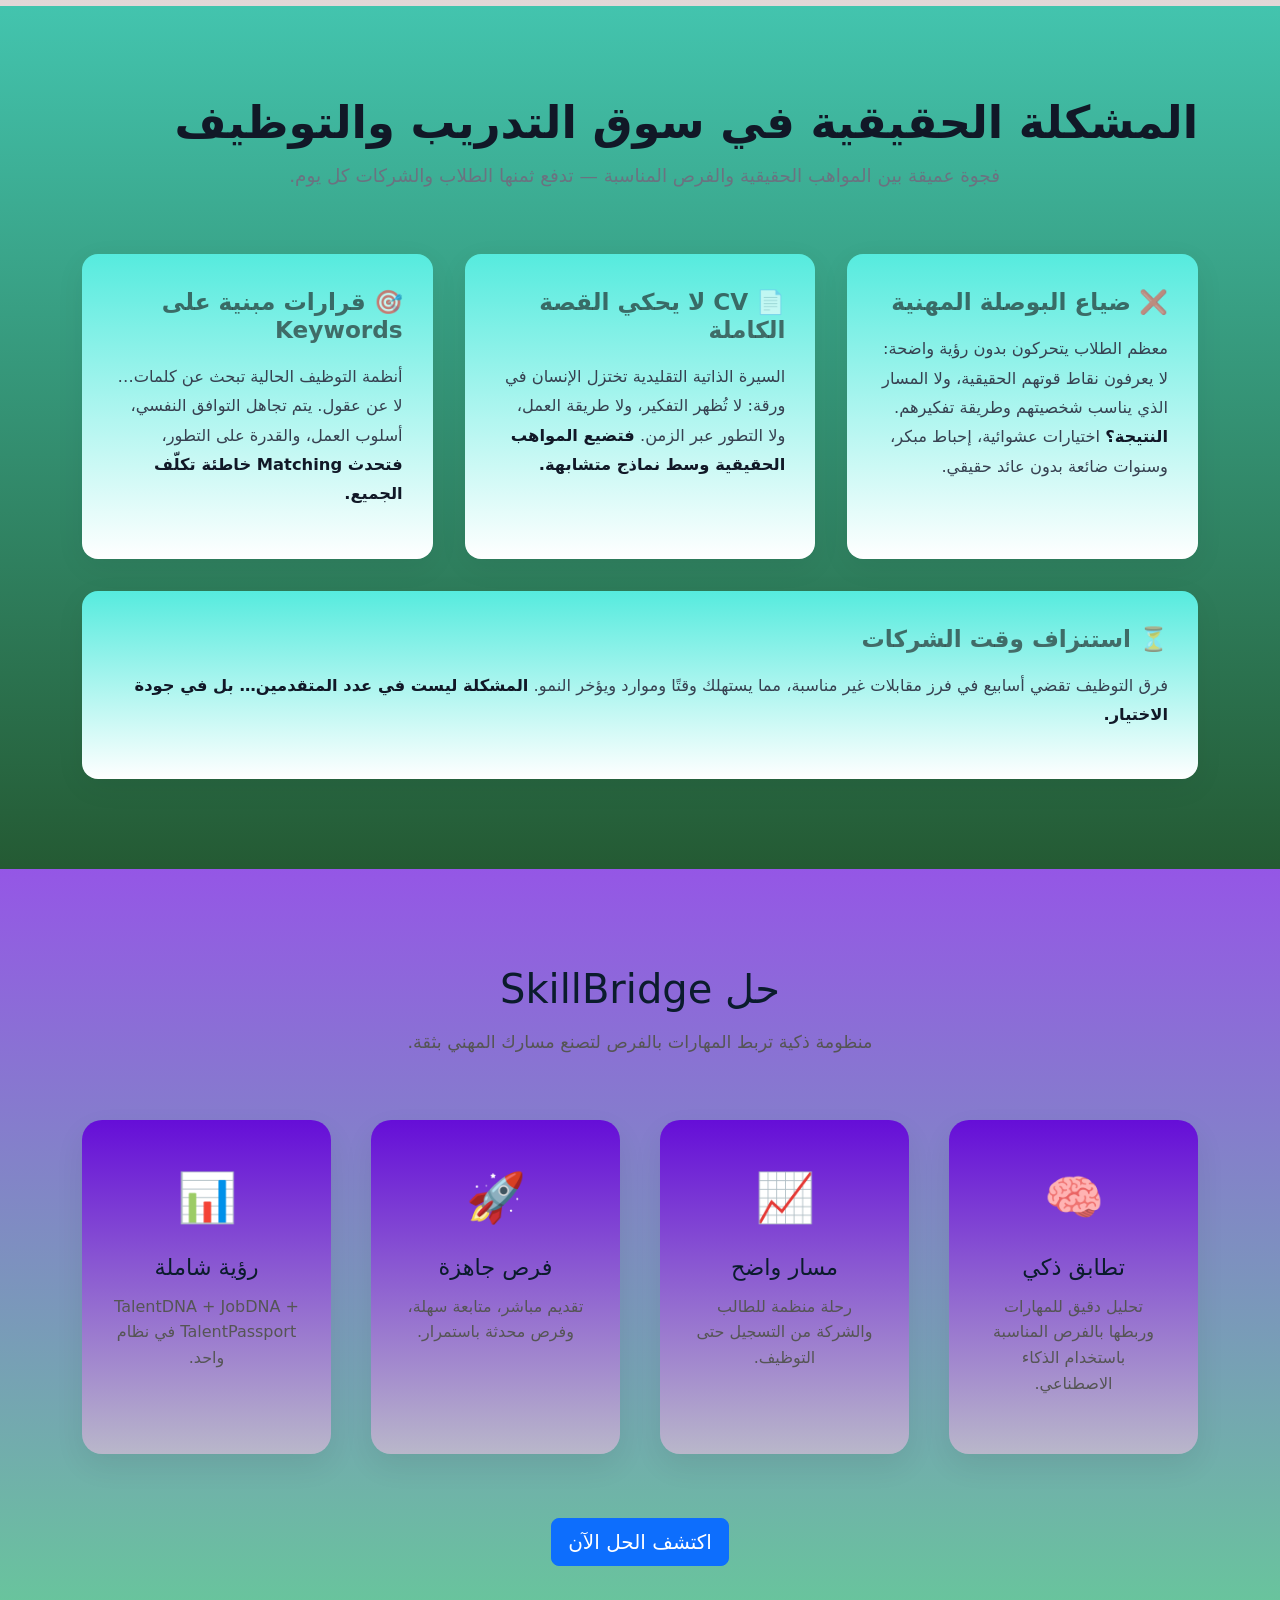
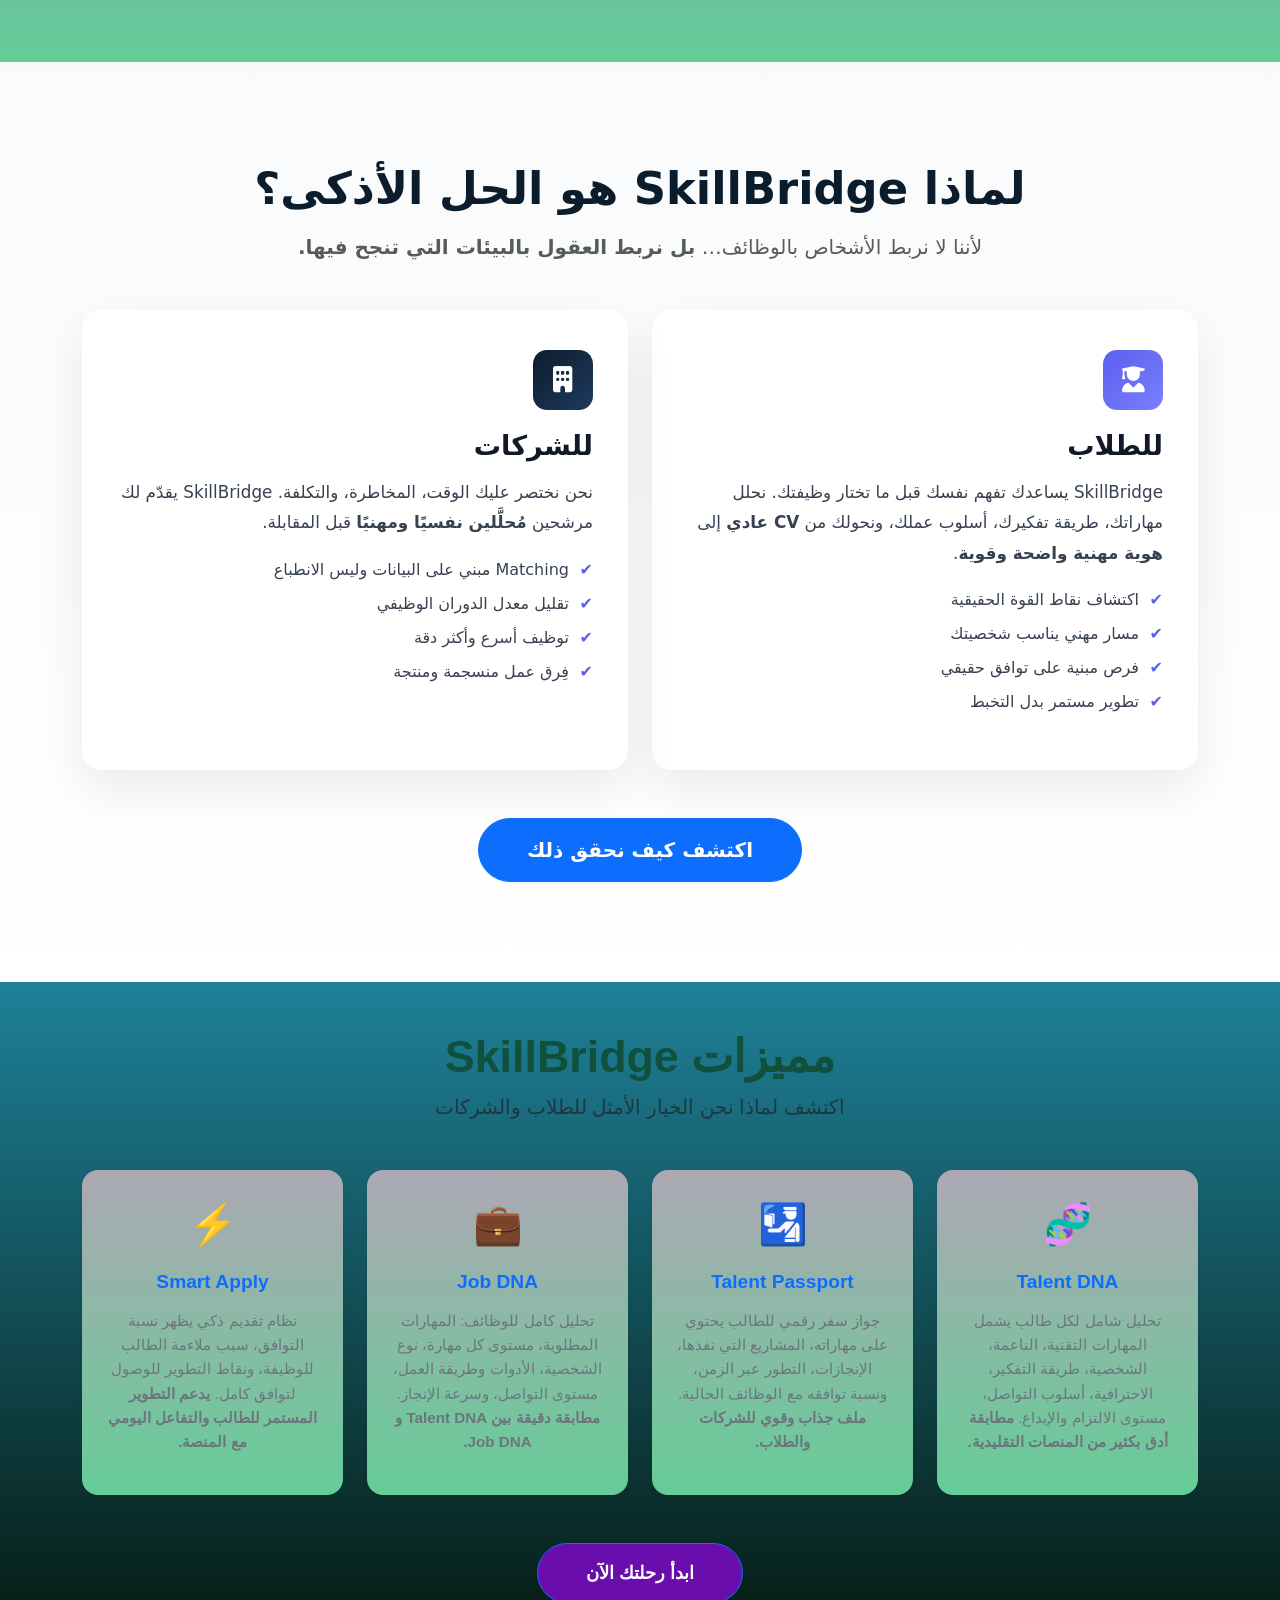
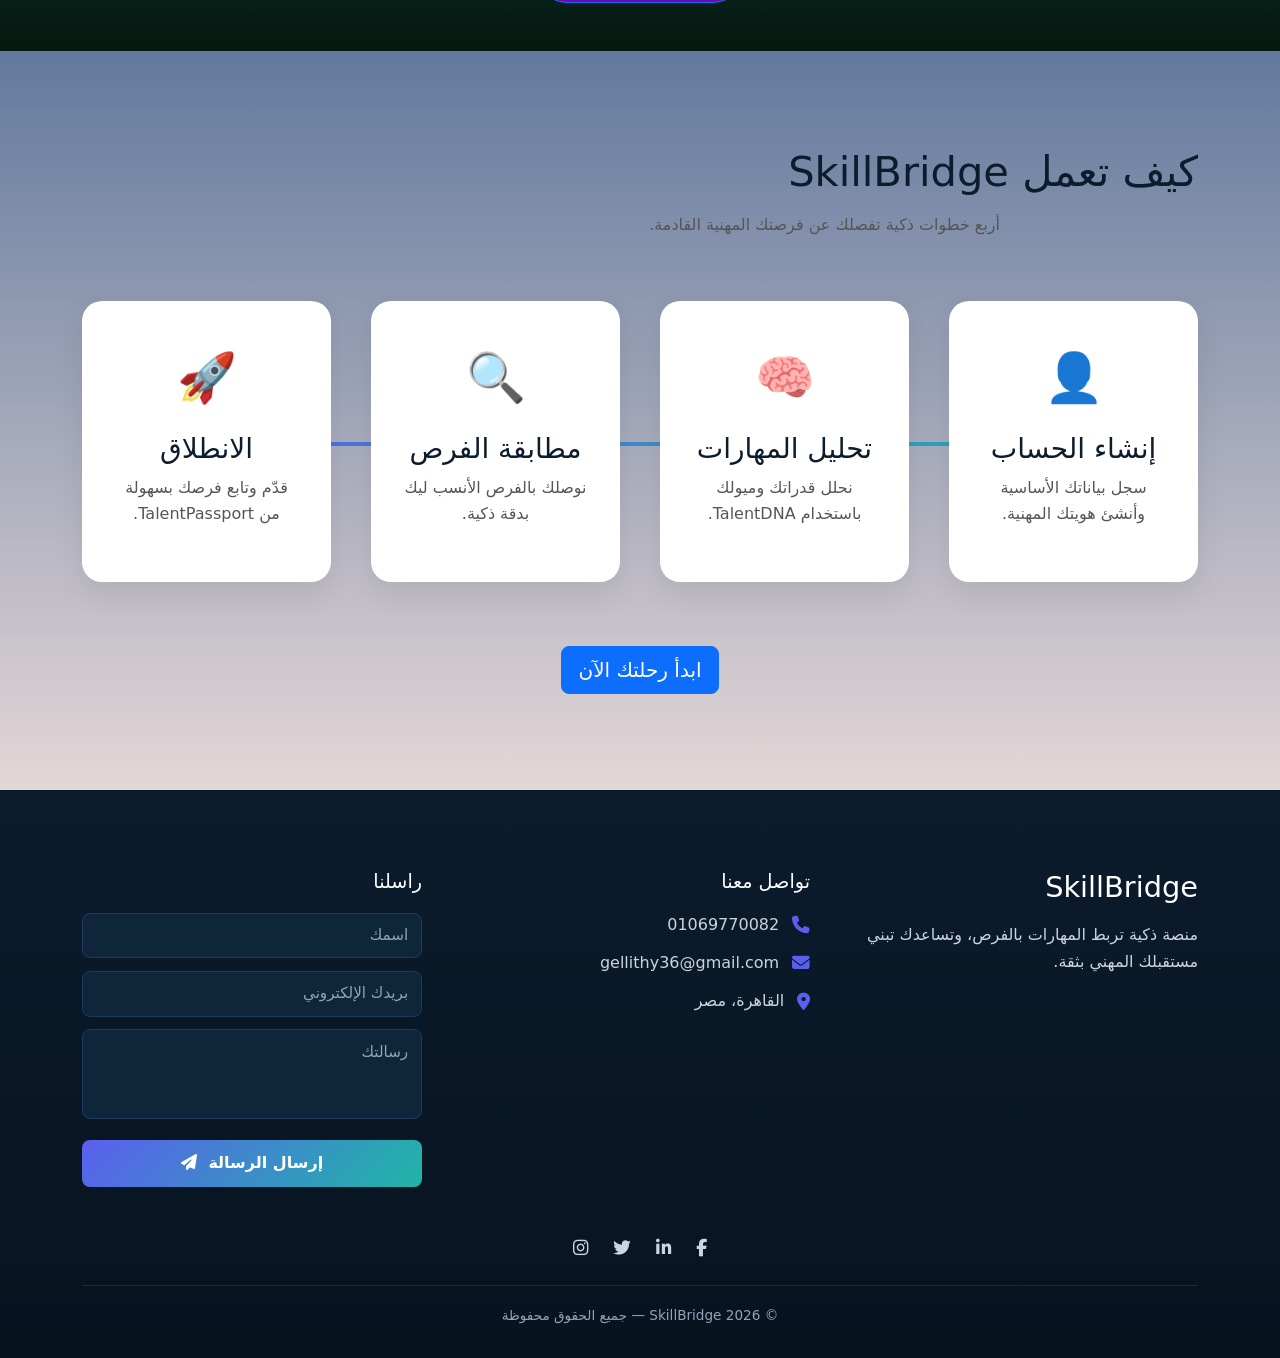
==== commit 18d6edbb: "Update print statement from 'Hello' to 'Goodbye'" ====
--- a/index.html
+++ b/index.html
@@ -86,7 +86,7 @@
         </div>
 
         <div class="col-lg-6 hero-image d-none d-lg-block">
-          <img src="./img/1.0.jpeg" alt="SkillBridge Illustration">
+          <img src="1.0.jpeg" alt="SkillBridge Illustration">
         </div>
 
       </div>
@@ -486,3 +486,4 @@
 
 
 
+
